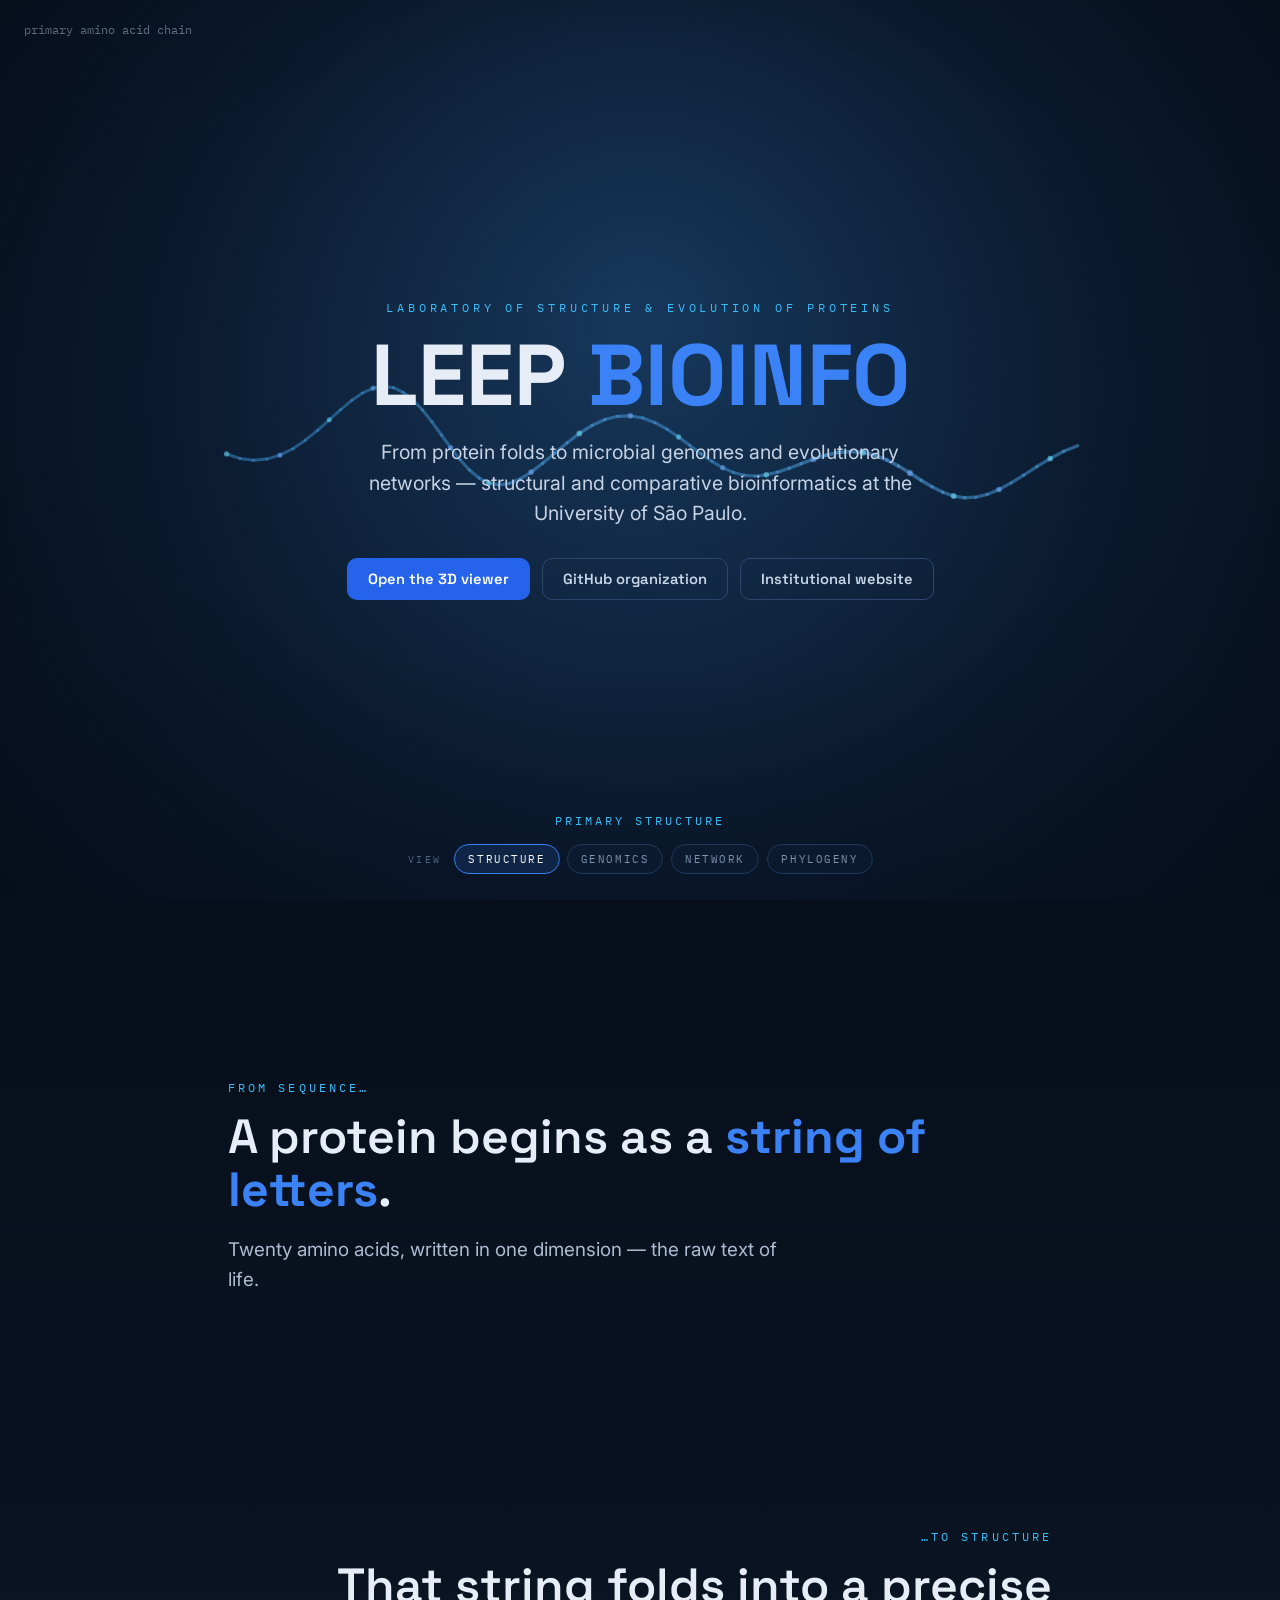
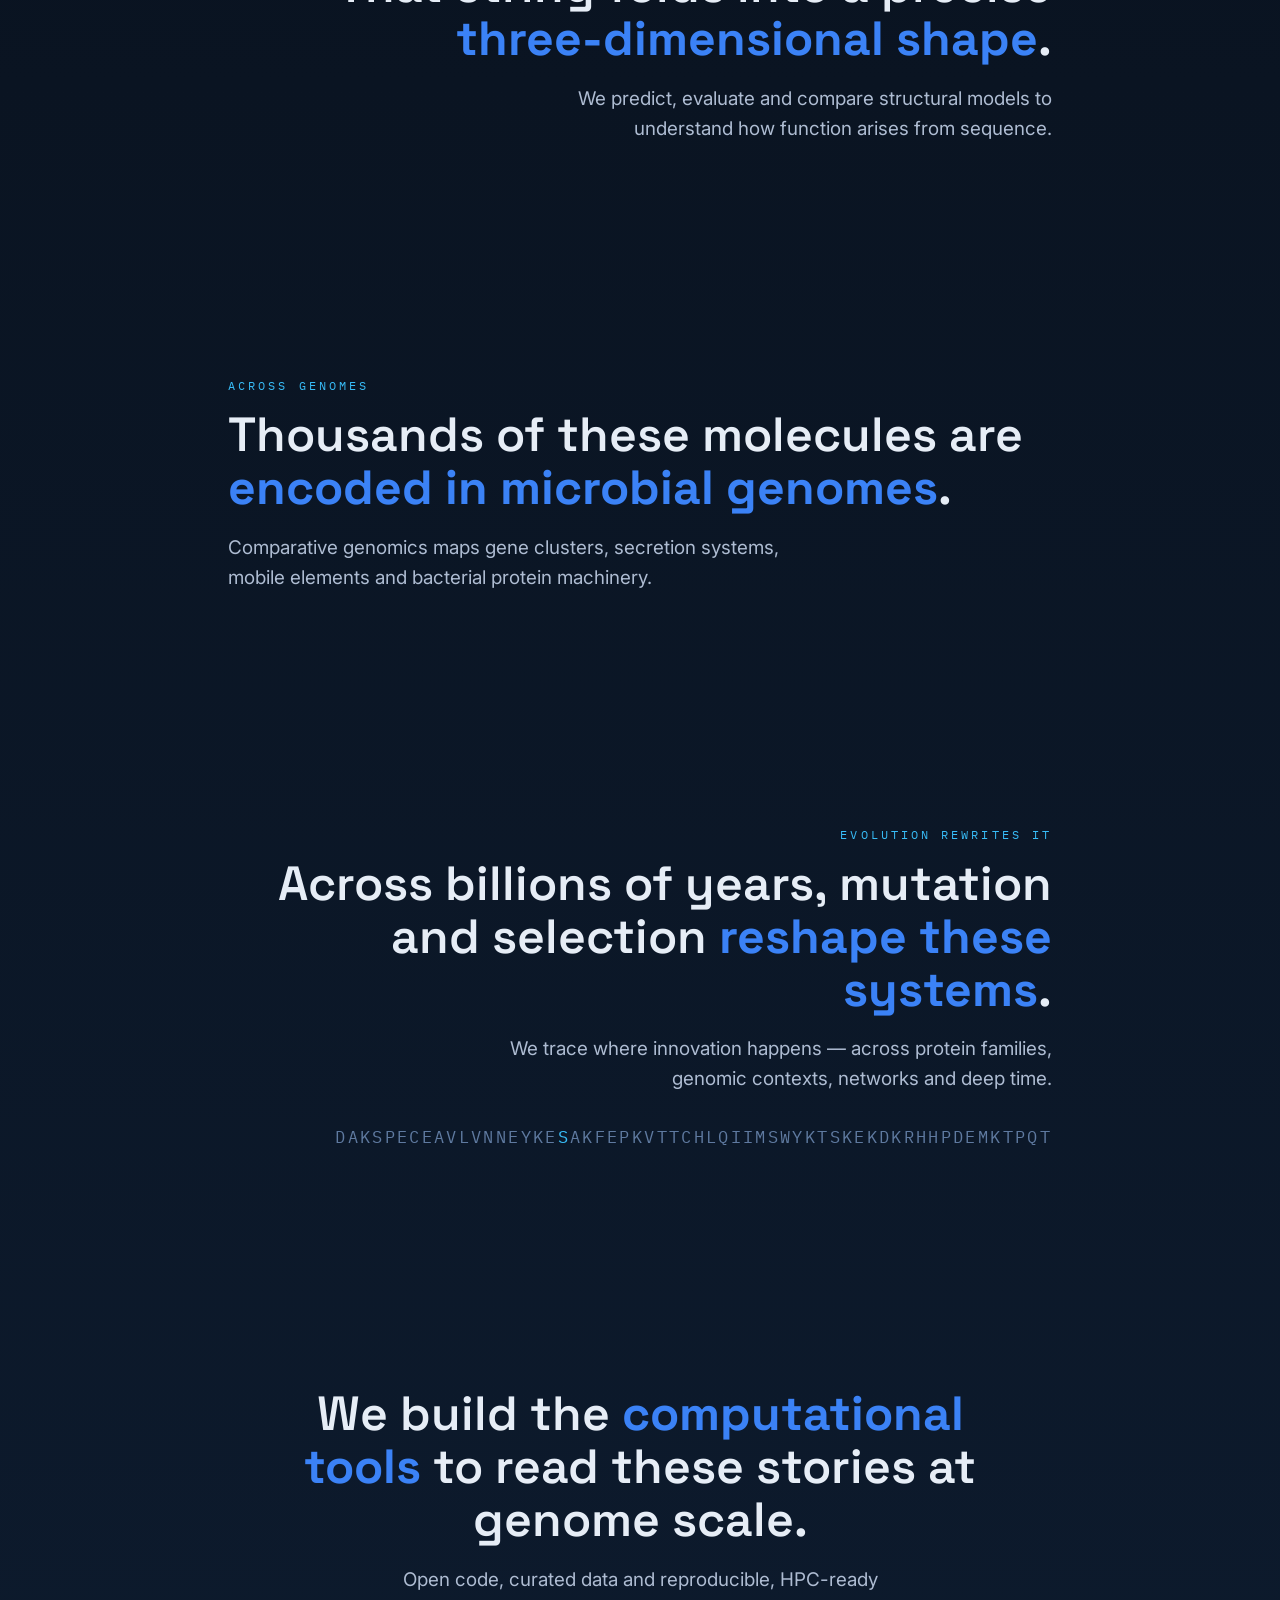
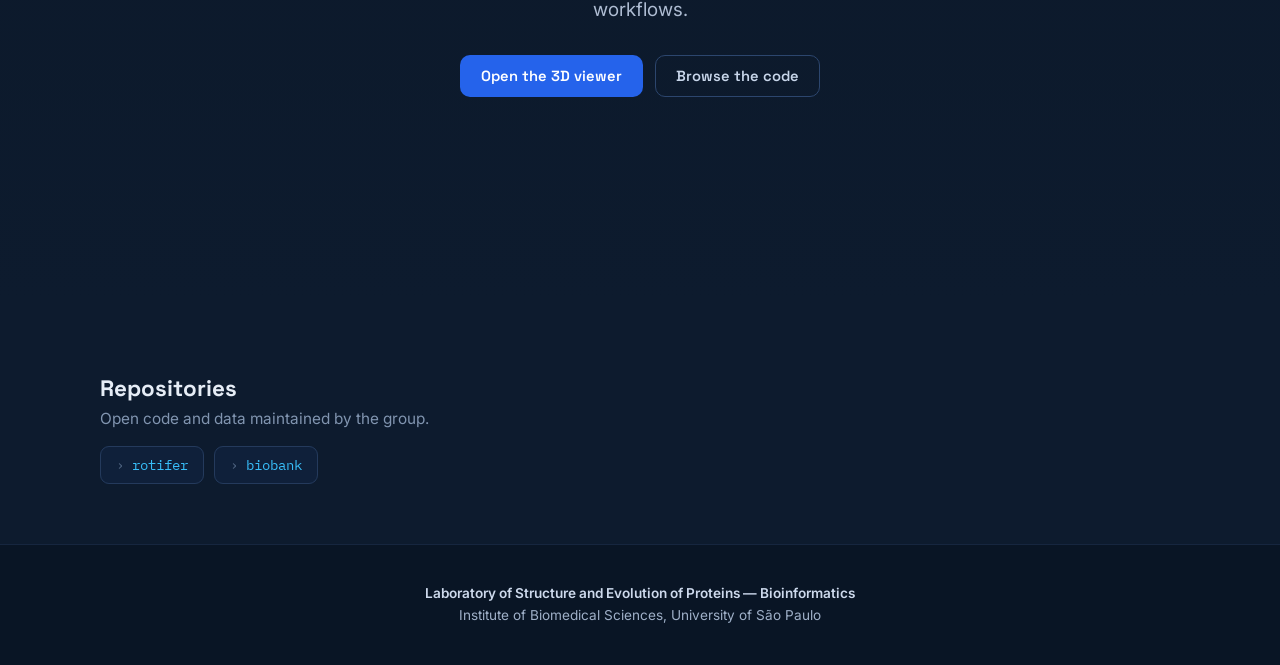
==== index.html @ ac85e72d "Apply selected visuals to main homepage" ====
<!DOCTYPE html>
<html lang="en">
<head>
<meta charset="utf-8" />
<meta name="viewport" content="width=device-width, initial-scale=1" />
<title>LEEP BIOINFO · Structure &amp; Evolution of Proteins</title>
<meta name="description" content="Structural bioinformatics, molecular evolution, comparative genomics and reproducible workflows at the University of São Paulo." />
<link rel="preconnect" href="https://fonts.googleapis.com">
<link rel="preconnect" href="https://fonts.gstatic.com" crossorigin>
<link href="https://fonts.googleapis.com/css2?family=Space+Grotesk:wght@400;500;600;700&family=IBM+Plex+Mono:wght@400;500&family=Inter:wght@400;500;600&display=swap" rel="stylesheet">

<style>
:root{
  --bg:#0a1422;
  --bg2:#0d1b2e;
  --text:#e6edf6;
  --muted:#8195b0;
  --accent:#2563eb;
  --accent2:#3b82f6;
  --accent3:#38bdf8;
  --ui:"Space Grotesk",system-ui,sans-serif;
  --body:"Inter",system-ui,sans-serif;
  --mono:"IBM Plex Mono",ui-monospace,monospace;
}

*{box-sizing:border-box}
html{scroll-behavior:smooth}
body{
  margin:0;
  background:var(--bg);
  color:var(--text);
  font-family:var(--body);
  -webkit-font-smoothing:antialiased;
}
a{color:inherit}

.hero{
  position:relative;
  min-height:100svh;
  display:grid;
  place-items:center;
  overflow:hidden;
  background:linear-gradient(165deg,#0d1b2e 0%,#0a1422 55%,#070f1c 100%);
}
#scene{
  position:absolute;
  inset:0;
  width:100%;
  height:100%;
  z-index:0;
}
.hero::after{
  content:"";
  position:absolute;
  inset:0;
  z-index:1;
  pointer-events:none;
  background:radial-gradient(120% 92% at 50% 40%,transparent 38%,#060d18aa 100%);
}
.hero-inner{
  position:relative;
  z-index:2;
  text-align:center;
  padding:0 24px;
  max-width:780px;
}
.eyebrow{
  font-family:var(--mono);
  font-size:.74rem;
  letter-spacing:.32em;
  text-transform:uppercase;
  color:var(--accent3);
  margin:0 0 18px;
}
.hero h1{
  font-family:var(--ui);
  font-weight:700;
  line-height:.98;
  font-size:clamp(2.6rem,8vw,5.4rem);
  margin:0;
}
.hero h1 b{color:var(--accent2)}
.hero p.lead{
  font-size:clamp(1rem,2.4vw,1.22rem);
  color:#c6d3e6;
  line-height:1.55;
  max-width:580px;
  margin:20px auto 30px;
}
.cta{
  display:flex;
  gap:12px;
  justify-content:center;
  flex-wrap:wrap;
}
.pill{
  font-family:var(--ui);
  font-weight:600;
  font-size:.92rem;
  text-decoration:none;
  padding:11px 20px;
  border-radius:10px;
  transition:.16s;
  border:1px solid transparent;
}
.pill.primary{
  background:var(--accent);
  color:#fff;
}
.pill.primary:hover{
  background:#1d56c9;
  transform:translateY(-1px);
}
.pill.ghost{
  border:1px solid #2c466e;
  color:#c8d6ea;
}
.pill.ghost:hover{
  border-color:var(--accent2);
  color:#fff;
  background:#13243c;
}

.switch{
  position:absolute;
  left:50%;
  transform:translateX(-50%);
  bottom:26px;
  z-index:3;
  display:flex;
  gap:8px;
  align-items:center;
  flex-wrap:wrap;
  justify-content:center;
  max-width:94vw;
}
.switch button{
  font-family:var(--mono);
  font-size:.7rem;
  letter-spacing:.14em;
  text-transform:uppercase;
  background:#0e1f3680;
  border:1px solid #243a5c;
  color:var(--muted);
  padding:7px 13px;
  border-radius:20px;
  cursor:pointer;
  transition:.15s;
  backdrop-filter:blur(4px);
}
.switch button:hover{
  color:#dce6f4;
  border-color:#3a5680;
}
.switch button.on{
  color:#fff;
  border-color:var(--accent2);
  background:#15315a99;
}
.switch .lbl{
  font-family:var(--mono);
  font-size:.62rem;
  letter-spacing:.24em;
  color:#4d627f;
  text-transform:uppercase;
  margin-right:4px;
}
.plevel{
  position:absolute;
  left:50%;
  transform:translateX(-50%);
  bottom:72px;
  z-index:3;
  opacity:0;
  transition:opacity .4s;
  font-family:var(--mono);
  font-size:.72rem;
  letter-spacing:.26em;
  text-transform:uppercase;
  color:var(--accent3);
  pointer-events:none;
  white-space:nowrap;
}

.story{
  background:linear-gradient(180deg,#070f1c,#0a1422 30%,#0d1b2e 100%);
  padding:7vh 0 10vh;
}
.beat{
  max-width:880px;
  margin:0 auto;
  padding:13vh 28px;
  min-height:40vh;
  display:flex;
  flex-direction:column;
  justify-content:center;
}
.beat .tag{
  font-family:var(--mono);
  font-size:.74rem;
  letter-spacing:.26em;
  text-transform:uppercase;
  color:var(--accent3);
  margin-bottom:16px;
}
.beat h2{
  font-family:var(--ui);
  font-weight:600;
  font-size:clamp(1.7rem,5vw,3rem);
  line-height:1.1;
  margin:0;
}
.beat h2 b{color:var(--accent2)}
.beat p{
  font-size:clamp(1rem,2.2vw,1.18rem);
  color:#aebcd2;
  line-height:1.6;
  max-width:560px;
  margin:18px 0 0;
}
.beat:nth-child(even){
  align-items:flex-end;
  text-align:right;
}
.beat:nth-child(even) p{margin-left:auto}
.seqline{
  font-family:var(--mono);
  font-size:clamp(.8rem,2.4vw,1.05rem);
  letter-spacing:.14em;
  color:#5f7aa0;
  margin-top:26px;
  word-break:break-all;
  line-height:2;
}
.seqline span.mut{
  color:var(--accent3);
  transition:color .5s;
}
.beat .cta{
  justify-content:center;
  margin-top:30px;
}
.reveal{
  opacity:0;
  transform:translateY(26px);
  transition:opacity .7s cubic-bezier(.2,.7,.2,1),transform .7s cubic-bezier(.2,.7,.2,1);
}
.reveal.in{
  opacity:1;
  transform:none;
}
.reveal.d1{transition-delay:.08s}
.reveal.d2{transition-delay:.18s}
.reveal.d3{transition-delay:.28s}

.repos-sec{
  background:#0d1b2e;
  padding:70px 24px;
}
.wrap{
  max-width:1080px;
  margin:0 auto;
}
.sec-title{
  font-family:var(--ui);
  font-weight:700;
  font-size:1.4rem;
  margin:0 0 6px;
}
.sec-sub{
  color:var(--muted);
  margin:0 0 26px;
  font-size:.96rem;
}
.repos{
  margin:0;
  padding:0;
  list-style:none;
  display:flex;
  flex-wrap:wrap;
  gap:10px;
}
.repos a{
  font-family:var(--mono);
  font-size:.86rem;
  text-decoration:none;
  color:var(--accent3);
  border:1px solid #243a5c;
  background:#0f203a;
  padding:9px 15px;
  border-radius:9px;
  transition:.15s;
}
.repos a:hover{
  border-color:var(--accent2);
  background:#15315a;
  color:#fff;
}
.repos a::before{
  content:"› ";
  color:#4d627f;
}

footer{
  background:#091525;
  color:#9fb0c8;
  text-align:center;
  padding:38px 24px;
  font-size:.85rem;
  line-height:1.6;
  border-top:1px solid #16263f;
}
footer b{
  color:#cdd9ec;
  font-weight:600;
}

@media(max-width:760px){
  .beat{
    min-height:auto;
    padding:9vh 24px;
  }
}

@media(prefers-reduced-motion:reduce){
  html{scroll-behavior:auto}
  .reveal{
    opacity:1;
    transform:none;
    transition:none;
  }
}
</style>
</head>

<body>

<section class="hero">
  <canvas id="scene" aria-hidden="true"></canvas>

  <div class="hero-inner">
    <p class="eyebrow">Laboratory of Structure &amp; Evolution of Proteins</p>
    <h1>LEEP <b>BIOINFO</b></h1>
    <p class="lead">
      From protein folds to microbial genomes and evolutionary networks —
      structural and comparative bioinformatics at the University of São Paulo.
    </p>
    <div class="cta">
      <a class="pill primary" href="viewers/protein.html">Open the 3D viewer</a>
      <a class="pill ghost" href="https://github.com/leepusp">GitHub organization</a>
      <a class="pill ghost" href="https://leep.icb.usp.br/">Institutional website</a>
    </div>
  </div>

  <div class="plevel" id="plevel" aria-hidden="true"></div>

  <div class="switch" id="switch">
    <span class="lbl">view</span>
    <button data-s="0" class="on">Structure</button>
    <button data-s="1">Genomics</button>
    <button data-s="2">Network</button>
    <button data-s="3">Phylogeny</button>
  </div>
</section>

<section class="story">
  <div class="beat">
    <div class="tag reveal">From sequence…</div>
    <h2 class="reveal d1">A protein begins as a <b>string of letters</b>.</h2>
    <p class="reveal d2">Twenty amino acids, written in one dimension — the raw text of life.</p>
  </div>

  <div class="beat">
    <div class="tag reveal">…to structure</div>
    <h2 class="reveal d1">That string folds into a precise <b>three-dimensional shape</b>.</h2>
    <p class="reveal d2">
      We predict, evaluate and compare structural models to understand how function arises from sequence.
    </p>
  </div>

  <div class="beat">
    <div class="tag reveal">Across genomes</div>
    <h2 class="reveal d1">Thousands of these molecules are <b>encoded in microbial genomes</b>.</h2>
    <p class="reveal d2">
      Comparative genomics maps gene clusters, secretion systems, mobile elements and bacterial protein machinery.
    </p>
  </div>

  <div class="beat">
    <div class="tag reveal">Evolution rewrites it</div>
    <h2 class="reveal d1">Across billions of years, mutation and selection <b>reshape these systems</b>.</h2>
    <p class="reveal d2">
      We trace where innovation happens — across protein families, genomic contexts, networks and deep time.
    </p>
    <div class="seqline reveal d3" id="seqline" aria-hidden="true"></div>
  </div>

  <div class="beat" style="align-items:center; text-align:center">
    <h2 class="reveal" style="max-width:680px">
      We build the <b>computational tools</b> to read these stories at genome scale.
    </h2>
    <p class="reveal d1" style="margin:18px auto 0">
      Open code, curated data and reproducible, HPC-ready workflows.
    </p>
    <div class="cta reveal d2">
      <a class="pill primary" href="viewers/protein.html">Open the 3D viewer</a>
      <a class="pill ghost" href="https://github.com/leepusp">Browse the code</a>
    </div>
  </div>
</section>

<section class="repos-sec">
  <div class="wrap">
    <h2 class="sec-title">Repositories</h2>
    <p class="sec-sub">Open code and data maintained by the group.</p>
    <ul class="repos">
      <li><a href="https://github.com/leepusp/rotifer">rotifer</a></li>
      <li><a href="https://github.com/leepusp/biobank">biobank</a></li>
    </ul>
  </div>
</section>

<footer>
  <b>Laboratory of Structure and Evolution of Proteins — Bioinformatics</b><br>
  Institute of Biomedical Sciences, University of São Paulo
</footer>

<script>
(function(){
"use strict";

var canvas=document.getElementById("scene");
var ctx=canvas.getContext("2d");
var reduce=window.matchMedia("(prefers-reduced-motion:reduce)").matches;
var W=0,H=0,DPR=1,ang=0,tilt=-0.48;
var mode=0,target=0,vis=1,phase=0;
var pT=0,phyloGrow=0;
var plevel=document.getElementById("plevel");

function resize(){
  DPR=Math.min(window.devicePixelRatio||1,2);
  W=canvas.clientWidth;
  H=canvas.clientHeight;
  canvas.width=W*DPR;
  canvas.height=H*DPR;
  ctx.setTransform(DPR,0,0,DPR,0,0);
}
window.addEventListener("resize",resize);
resize();

function col(h,s,l,a){
  return "hsla("+h+","+s+"%,"+l+"%,"+a+")";
}

function depth(z){
  return Math.max(0,Math.min(1,(z+1.35)/2.7));
}

function project(p,a,scf){
  scf=scf||0.36;
  var ca=Math.cos(a),sa=Math.sin(a),ct=Math.cos(tilt),st=Math.sin(tilt);
  var x=p[0]*ca-p[2]*sa;
  var z=p[0]*sa+p[2]*ca;
  var y=p[1];
  var y2=y*ct-z*st;
  var z2=y*st+z*ct;
  var fov=3.6;
  var sc=fov/(fov-z2);
  var R=Math.min(W,H)*scf;
  return {x:W/2+x*R*sc,y:H/2+y2*R*sc,z:z2,sc:sc};
}

function bg(alpha){
  var g=ctx.createRadialGradient(W*0.5,H*0.35,10,W*0.5,H*0.5,Math.max(W,H)*0.68);
  g.addColorStop(0,"rgba(23,55,90,"+alpha+")");
  g.addColorStop(0.55,"rgba(10,25,45,"+alpha+")");
  g.addColorStop(1,"rgba(5,12,24,"+alpha+")");
  ctx.fillStyle=g;
  ctx.fillRect(0,0,W,H);
}

function ease(u){
  return u<0.5?2*u*u:1-Math.pow(-2*u+2,2)/2;
}

function dline(A,B,h,w,alpha){
  var z=(A.z+B.z)/2;
  var d=depth(z);
  ctx.strokeStyle=col(h,68,42+30*d,(0.22+0.58*d)*alpha*vis);
  ctx.lineWidth=(w+3*d)*(A.sc*0.55+0.45);
  ctx.lineCap="round";
  ctx.lineJoin="round";
  ctx.beginPath();
  ctx.moveTo(A.x,A.y);
  ctx.lineTo(B.x,B.y);
  ctx.stroke();
}

function datom(A,h,r,alpha){
  var d=depth(A.z);
  ctx.fillStyle=col(h,82,58+20*d,(0.33+0.43*d)*alpha*vis);
  ctx.beginPath();
  ctx.arc(A.x,A.y,(r+2*d)*A.sc,0,Math.PI*2);
  ctx.fill();
}

function P(point,off,scale,rz,a){
  off=off||[0,0,0];
  scale=scale==null?1:scale;
  rz=rz||0;
  var x=point[0]*scale;
  var y=point[1]*scale;
  var z=point[2]*scale;
  var cz=Math.cos(rz),sz=Math.sin(rz);
  return project([x*cz-y*sz+off[0],x*sz+y*cz+off[1],z+off[2]],a,0.42);
}

function helixPoints(center,axisAngle,len){
  var pts=[];
  len=len||58;
  for(var i=0;i<len;i++){
    var u=i/(len-1);
    var th=u*Math.PI*8.8;
    var x=(u-0.5)*0.88;
    var y=Math.cos(th)*0.115;
    var z=Math.sin(th)*0.115;
    var ca=Math.cos(axisAngle),sa=Math.sin(axisAngle);
    pts.push([center[0]+x*ca-y*sa,center[1]+x*sa+y*ca,center[2]+z]);
  }
  return pts;
}

function drawHelix(center,axisAngle,hue,alpha,off,scale,rz,a,molecular){
  var pts=helixPoints(center,axisAngle,58);
  var segs=[];
  for(var i=0;i<pts.length-1;i++){
    var A=P(pts[i],off,scale,rz,a);
    var B=P(pts[i+1],off,scale,rz,a);
    segs.push({A:A,B:B,z:(A.z+B.z)/2,i:i});
  }
  segs.sort(function(x,y){return x.z-y.z});
  segs.forEach(function(o){dline(o.A,o.B,hue,2.4,alpha)});
  if(molecular){
    for(var k=0;k<pts.length;k+=6){
      datom(P(pts[k],off,scale,rz,a),k%12===0?188:46,1.8,alpha*0.85);
    }
  }
}

function drawSheet(center,axisAngle,hue,alpha,off,scale,rz,a,molecular){
  var ca=Math.cos(axisAngle),sa=Math.sin(axisAngle);
  var segs=[];
  for(var k=0;k<5;k++){
    var x0=-0.40+k*0.20;
    var p1=[center[0]+x0*ca,center[1]+x0*sa,center[2]-0.13];
    var p2=[center[0]+x0*ca+0.12*sa,center[1]+x0*sa-0.12*ca,center[2]+0.13];
    var A=P(p1,off,scale,rz,a);
    var B=P(p2,off,scale,rz,a);
    segs.push({A:A,B:B,z:(A.z+B.z)/2});
  }
  segs.sort(function(x,y){return x.z-y.z});
  segs.forEach(function(o){
    dline(o.A,o.B,hue,4.8,alpha);
    if(molecular){
      datom(o.A,44,1.55,alpha*0.75);
      datom(o.B,44,1.55,alpha*0.75);
    }
  });
}

function drawFoldedUnit(alpha,off,scale,rz,a,molecular){
  drawHelix([-0.55,-0.12,0.02],0.78,210,alpha,off,scale,rz,a,molecular);
  drawHelix([0.38,0.18,0.12],-0.62,148,alpha,off,scale,rz,a,molecular);
  drawHelix([0.08,-0.43,-0.16],0.10,205,alpha,off,scale,rz,a,molecular);
  drawSheet([0.12,0.50,0.04],0.30,185,alpha,off,scale,rz,a,molecular);

  var loops=[
    [[-0.96,-0.15,0.0],[-0.55,-0.12,0.02],[-0.12,0.08,0.10],[0.12,0.50,0.04]],
    [[0.12,0.50,0.04],[0.50,0.18,0.10],[0.38,0.18,0.12],[0.08,-0.43,-0.16]],
    [[0.08,-0.43,-0.16],[-0.25,-0.34,0.02],[-0.55,-0.12,0.02]]
  ];

  loops.forEach(function(path){
    for(var i=0;i<path.length-1;i++){
      dline(P(path[i],off,scale,rz,a),P(path[i+1],off,scale,rz,a),212,1.2,alpha*0.65);
    }
  });

  if(molecular){
    var atoms=[];
    for(var i=0;i<26;i++){
      var u=i/25*Math.PI*2;
      atoms.push([
        Math.cos(u*1.8)*0.55+Math.sin(u*4.2)*0.08,
        Math.sin(u*1.2)*0.44+Math.cos(u*3.1)*0.08,
        Math.sin(u*2.3)*0.42
      ]);
    }
    var pr=atoms.map(function(q){return P(q,off,scale,rz,a)});
    for(var q=0;q<pr.length-1;q++){
      dline(pr[q],pr[q+1],190,0.55,alpha*0.32);
    }
    pr.sort(function(x,y){return x.z-y.z}).forEach(function(q,i){
      datom(q,i%3===0?190:i%3===1?45:330,1.45,alpha*0.70);
    });
  }
}

function drawPrimary(alpha,a){
  if(plevel){plevel.textContent="Primary structure";plevel.style.opacity=vis*alpha}
  var pts=[];
  for(var i=0;i<75;i++){
    var u=i/74;
    pts.push([(u-0.5)*2.25,Math.sin(u*Math.PI*7+pT*2.2)*0.09,Math.cos(u*Math.PI*5+pT*1.7)*0.10]);
  }
  var pr=pts.map(function(q){return P(q,[0,0,0],1,0,a)});
  for(var j=0;j<pr.length-1;j++) dline(pr[j],pr[j+1],206,1.7,alpha);
  for(var k=0;k<pr.length;k+=4) datom(pr[k],k%8===0?190:215,1.8,alpha);
  ctx.font="12px IBM Plex Mono, ui-monospace, monospace";
  ctx.fillStyle="rgba(198,218,240,"+(0.55*alpha*vis)+")";
  ctx.fillText("primary amino acid chain",24,34);
}

function drawSecondary(alpha,a){
  if(plevel){plevel.textContent="Secondary structure";plevel.style.opacity=vis*alpha}
  drawHelix([-0.65,-0.24,0.00],0.15,210,alpha,[0,0,0],1,0,a,false);
  drawHelix([0.55,-0.22,0.05],0.10,148,alpha,[0,0,0],1,0,a,false);
  drawSheet([0.00,0.38,0.02],0.15,185,alpha,[0,0,0],1,0,a,false);
  ctx.font="12px IBM Plex Mono, ui-monospace, monospace";
  ctx.fillStyle="rgba(198,218,240,"+(0.55*alpha*vis)+")";
  ctx.fillText("alpha helices + beta sheet",24,34);
}

function drawTertiary(alpha,a){
  if(plevel){plevel.textContent="Tertiary structure";plevel.style.opacity=vis*alpha}
  drawFoldedUnit(alpha,[0,0,0],1.0,0,a,true);
  ctx.font="12px IBM Plex Mono, ui-monospace, monospace";
  ctx.fillStyle="rgba(198,218,240,"+(0.55*alpha*vis)+")";
  ctx.fillText("folded protein cartoon + molecular layer",24,34);
}

function drawQuaternary(alpha,a){
  if(plevel){plevel.textContent="Quaternary structure";plevel.style.opacity=vis*alpha}
  var offs=[
    [-0.42,-0.34,0.03],
    [0.42,-0.30,-0.05],
    [-0.36,0.34,-0.06],
    [0.38,0.32,0.06]
  ];
  var rzs=[0,0.9,1.8,2.7];
  for(var i=0;i<offs.length;i++){
    drawFoldedUnit(alpha*0.92,offs[i],0.62,rzs[i],a,true);
  }
  ctx.font="12px IBM Plex Mono, ui-monospace, monospace";
  ctx.fillStyle="rgba(198,218,240,"+(0.55*alpha*vis)+")";
  ctx.fillText("multi-chain protein assembly",24,34);
}

function drawStructure(alpha,a){
  pT+=0.006;
  if(pT>=4)pT-=4;
  var k=Math.floor(pT);
  var u=pT-k;
  var hold=0.30;
  var m=u<hold?0:ease((u-hold)/(1-hold));
  var next=(k+1)%4;

  function drawState(s,aa){
    if(aa<=0.001)return;
    if(s===0)drawPrimary(aa,a);
    else if(s===1)drawSecondary(aa,a);
    else if(s===2)drawTertiary(aa,a);
    else drawQuaternary(aa,a);
  }

  drawState(k,(1-m)*alpha);
  drawState(next,m*alpha);
}

function drawGenomics(alpha,a){
  if(plevel)plevel.style.opacity=0;

  var y=H*0.52;
  var x0=W*0.10;
  var x1=W*0.90;

  ctx.strokeStyle="rgba(120,180,230,"+(0.38*alpha*vis)+")";
  ctx.lineWidth=3;
  ctx.lineCap="round";
  ctx.beginPath();
  ctx.moveTo(x0,y);
  ctx.lineTo(x1,y);
  ctx.stroke();

  for(var t=0;t<=20;t++){
    var x=x0+(x1-x0)*t/20;
    ctx.strokeStyle="rgba(120,180,230,"+((t%5===0?0.28:0.15)*alpha*vis)+")";
    ctx.lineWidth=t%5===0?1.3:0.8;
    ctx.beginPath();
    ctx.moveTo(x,y-8);
    ctx.lineTo(x,y+8);
    ctx.stroke();
  }

  var genes=[
    {start:0.12,width:0.13,hue:210,label:"traI",track:-1},
    {start:0.28,width:0.10,hue:190,label:"mob",track:1},
    {start:0.40,width:0.14,hue:145,label:"pil",track:-1},
    {start:0.56,width:0.12,hue:205,label:"omp",track:1},
    {start:0.71,width:0.16,hue:44,label:"sec",track:-1}
  ];

  function arrow(x,y,w,h,hue,label,track,pulse){
    ctx.fillStyle=col(hue,75,44+pulse*13,0.90*alpha*vis);
    ctx.beginPath();
    ctx.moveTo(x,y-h/2);
    ctx.lineTo(x+w-h*0.45,y-h/2);
    ctx.lineTo(x+w,y);
    ctx.lineTo(x+w-h*0.45,y+h/2);
    ctx.lineTo(x,y+h/2);
    ctx.closePath();
    ctx.fill();

    ctx.strokeStyle=col(hue,80,70,0.36*alpha*vis);
    ctx.lineWidth=1;
    ctx.stroke();

    ctx.fillStyle="rgba(230,240,255,"+(0.82*alpha*vis)+")";
    ctx.font="11px IBM Plex Mono, ui-monospace, monospace";
    ctx.fillText(label,x+8,y+4);

    var cx=x+w/2;
    ctx.strokeStyle="rgba(120,180,230,"+(0.20*alpha*vis)+")";
    ctx.lineWidth=1;
    ctx.beginPath();
    ctx.moveTo(cx,y-track*18);
    ctx.lineTo(cx,H*0.52);
    ctx.stroke();
  }

  genes.forEach(function(g,i){
    var gx=x0+(x1-x0)*g.start;
    var gw=(x1-x0)*g.width;
    var gy=y+g.track*38;
    var pulse=0.5+0.5*Math.sin(a*4+i*1.4);
    arrow(gx,gy,gw,30,g.hue,g.label,g.track,pulse);
  });

  for(var i=0;i<92;i++){
    var u=i/91;
    var xx=x0+(x1-x0)*u;
    var yy=y+Math.sin(i*0.62+a*6)*7.5;
    ctx.fillStyle=i%2===0
      ? "rgba(56,189,248,"+(0.32*alpha*vis)+")"
      : "rgba(52,211,153,"+(0.28*alpha*vis)+")";
    ctx.beginPath();
    ctx.arc(xx,yy,2.0,0,Math.PI*2);
    ctx.fill();
  }

  ctx.font="12px IBM Plex Mono, ui-monospace, monospace";
  ctx.fillStyle="rgba(198,218,240,"+(0.60*alpha*vis)+")";
  ctx.fillText("annotated microbial locus / operon schematic",24,34);

  ctx.fillStyle="rgba(142,163,191,"+(0.70*alpha*vis)+")";
  ctx.font="10px IBM Plex Mono, ui-monospace, monospace";
  ctx.fillText("comparative genomics · gene clusters · secretion systems",24,52);
}

function rng(seed){
  return function(){
    seed|=0;
    seed=seed+0x6D2B79F5|0;
    var t=Math.imul(seed^seed>>>15,1|seed);
    t=t+Math.imul(t^t>>>7,61|t)^t;
    return ((t^t>>>14)>>>0)/4294967296;
  };
}

var network=(function(){
  var r=rng(7),nodes=[],edges=[],K=44;
  for(var i=0;i<K;i++){
    var u=r()*2-1,th=r()*Math.PI*2,rr=Math.cbrt(r())*0.95,s=Math.sqrt(1-u*u);
    nodes.push([s*Math.cos(th)*rr,s*Math.sin(th)*rr,u*rr]);
  }
  for(var a=0;a<K;a++){
    var ds=[];
    for(var b=0;b<K;b++){
      if(a!==b){
        var d=Math.hypot(nodes[a][0]-nodes[b][0],nodes[a][1]-nodes[b][1],nodes[a][2]-nodes[b][2]);
        ds.push([d,b]);
      }
    }
    ds.sort(function(x,y){return x[0]-y[0]});
    for(var n=0;n<2;n++){
      var j=ds[n][1];
      var key=a<j?a+"-"+j:j+"-"+a;
      if(!edges.some(function(e){return e.key===key}))edges.push({a:a,b:j,key:key});
    }
  }
  return {nodes:nodes,edges:edges};
})();

function drawNetwork(alpha,a){
  if(plevel)plevel.style.opacity=0;
  var pr=network.nodes.map(function(p){return project(p,a,0.36)});
  var es=network.edges.map(function(e){return {e:e,z:(pr[e.a].z+pr[e.b].z)/2}});
  es.sort(function(x,y){return x.z-y.z});
  es.forEach(function(o){
    var A=pr[o.e.a],B=pr[o.e.b],d=depth(o.z);
    ctx.strokeStyle=col(200,55,40+26*d,(0.12+0.38*d)*alpha*vis);
    ctx.lineWidth=0.6+1.2*d;
    ctx.beginPath();
    ctx.moveTo(A.x,A.y);
    ctx.lineTo(B.x,B.y);
    ctx.stroke();
  });
  var ns=pr.map(function(q,i){return {q:q,z:q.z,i:i}});
  ns.sort(function(x,y){return x.z-y.z});
  ns.forEach(function(o){
    var d=depth(o.z);
    ctx.fillStyle=col(202,70,48+24*d,(0.5+0.5*d)*alpha*vis);
    ctx.beginPath();
    ctx.arc(o.q.x,o.q.y,(1.4+2.6*d)*o.q.sc,0,Math.PI*2);
    ctx.fill();
  });
}

var phylo=(function(){
  var r=rng(5),nodes=[],edges=[],maxR=0;
  function rec(angle,span,radius,dep){
    var idx=nodes.length;
    var nd=[Math.cos(angle)*radius,Math.sin(angle)*radius,0,radius];
    nodes.push(nd);
    if(radius>maxR)maxR=radius;
    if(dep>=4||(dep>=2&&r()<0.22)){
      nd.leaf=true;
      return idx;
    }
    for(var c=0;c<2;c++){
      var childAngle=angle-span/4+c*span/2;
      var bl=(0.18+r()*0.16)*(0.8+r()*0.5);
      var ci=rec(childAngle,span*0.46,radius+bl,dep+1);
      edges.push([idx,ci]);
    }
    return idx;
  }
  rec(-Math.PI/2,Math.PI*1.7,0,0);
  var sc=0.95/(maxR||1);
  nodes.forEach(function(n){n[0]*=sc;n[1]*=sc;n[3]*=sc});
  return {nodes:nodes,edges:edges,maxR:0.95};
})();

function drawPhylogeny(alpha,a){
  if(plevel)plevel.style.opacity=0;
  if(phyloGrow<1.3)phyloGrow+=0.02;
  var pr=phylo.nodes.map(function(p){return project(p,a,0.36)});
  ctx.lineCap="round";
  phylo.edges.forEach(function(e){
    var A=pr[e[0]],B=pr[e[1]],rP=phylo.nodes[e[0]][3]/phylo.maxR;
    var rev=Math.max(0,Math.min(1,(phyloGrow-rP)/0.2));
    if(rev<=0)return;
    var d=depth((A.z+B.z)/2);
    ctx.strokeStyle=col(205-34*rP,58,40+28*d,(0.38+0.55*d)*alpha*vis);
    ctx.lineWidth=1+2.2*d;
    ctx.beginPath();
    ctx.moveTo(A.x,A.y);
    ctx.lineTo(A.x+(B.x-A.x)*rev,A.y+(B.y-A.y)*rev);
    ctx.stroke();
  });
  phylo.nodes.forEach(function(nd,i){
    if(!nd.leaf)return;
    var rN=nd[3]/phylo.maxR;
    if(phyloGrow<rN+0.03)return;
    var q=pr[i],d=depth(q.z);
    ctx.fillStyle=col(178,80,60+18*d,alpha*vis);
    ctx.beginPath();
    ctx.arc(q.x,q.y,(1.6+1.8*d)*q.sc,0,Math.PI*2);
    ctx.fill();
  });
}

var drawers=[drawStructure,drawGenomics,drawNetwork,drawPhylogeny];

function go(t){
  if(t===mode&&phase===0)return;
  target=t;
  phase=-1;
  document.querySelectorAll("#switch button").forEach(function(b){
    b.classList.toggle("on",+b.dataset.s===t);
  });
}

document.querySelectorAll("#switch button").forEach(function(b){
  b.addEventListener("click",function(){
    go(+b.dataset.s);
    resetTimer();
  });
});

var timer=null;
function resetTimer(){
  if(reduce)return;
  if(timer)clearInterval(timer);
  timer=setInterval(function(){go((mode+1)%4)},12000);
}

function step(){
  ctx.clearRect(0,0,W,H);
  bg(vis);

  if(phase===-1){
    vis-=0.045;
    if(vis<=0){
      vis=0;
      mode=target;
      phase=1;
      if(mode===3)phyloGrow=0;
      if(mode===0)pT=0;
    }
  }else if(phase===1){
    vis+=0.045;
    if(vis>=1){
      vis=1;
      phase=0;
    }
  }

  drawers[mode](1,ang);
  ang+=0.003;
  if(!reduce)requestAnimationFrame(step);
}

if(reduce){
  bg(1);
  drawers[0](1,ang);
}else{
  resetTimer();
  requestAnimationFrame(step);
}
})();

(function(){
  var io=new IntersectionObserver(function(entries){
    entries.forEach(function(e){
      if(e.isIntersecting){
        e.target.classList.add("in");
        io.unobserve(e.target);
      }
    });
  },{threshold:0.25});
  document.querySelectorAll(".reveal").forEach(function(el){io.observe(el)});
})();

(function(){
  var host=document.getElementById("seqline");
  if(!host)return;
  var aa="ACDEFGHIKLMNPQRSTVWY",N=58;
  function rnd(){return aa[Math.floor(Math.random()*aa.length)]}
  for(var i=0;i<N;i++){
    var s=document.createElement("span");
    s.textContent=rnd();
    host.appendChild(s);
  }
  if(window.matchMedia("(prefers-reduced-motion:reduce)").matches)return;
  setInterval(function(){
    var k=Math.floor(Math.random()*N);
    var sp=host.children[k];
    sp.textContent=rnd();
    sp.classList.add("mut");
    setTimeout(function(){sp.classList.remove("mut")},700);
  },520);
})();
</script>
</body>
</html>
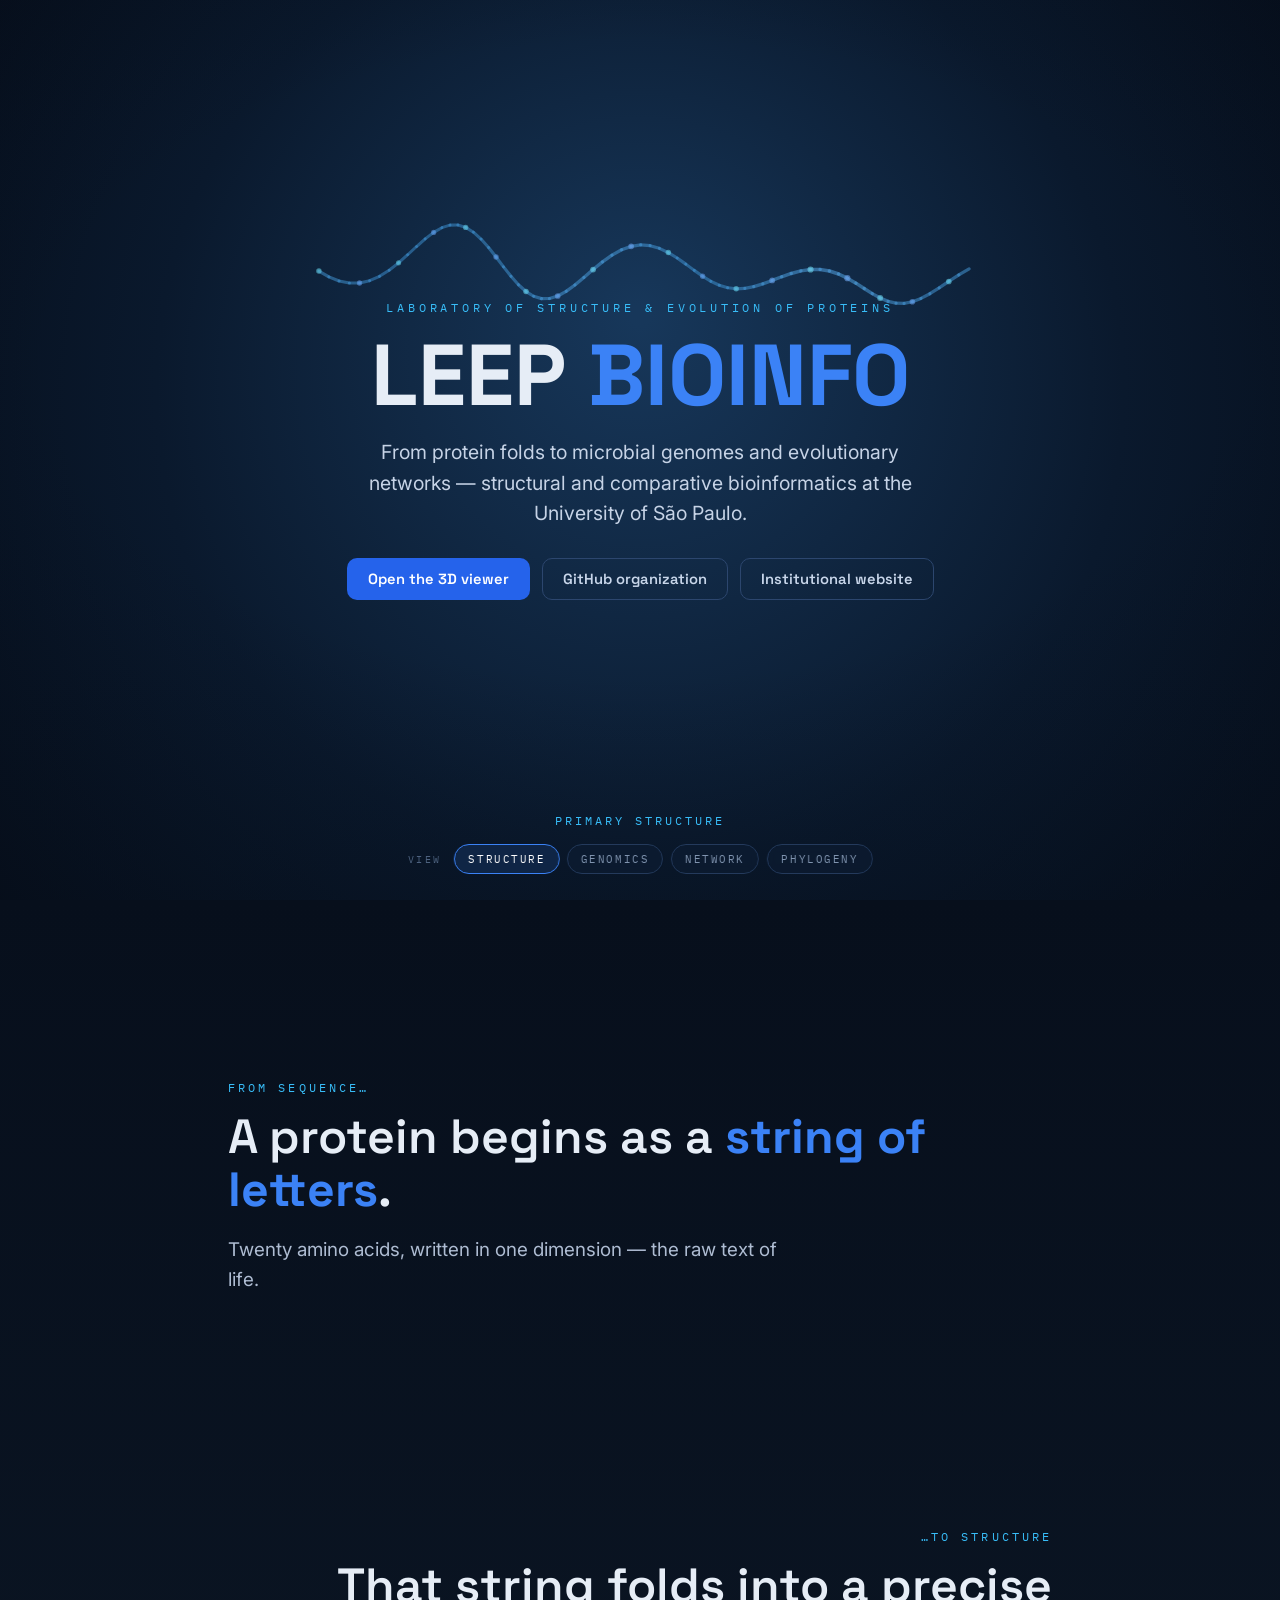
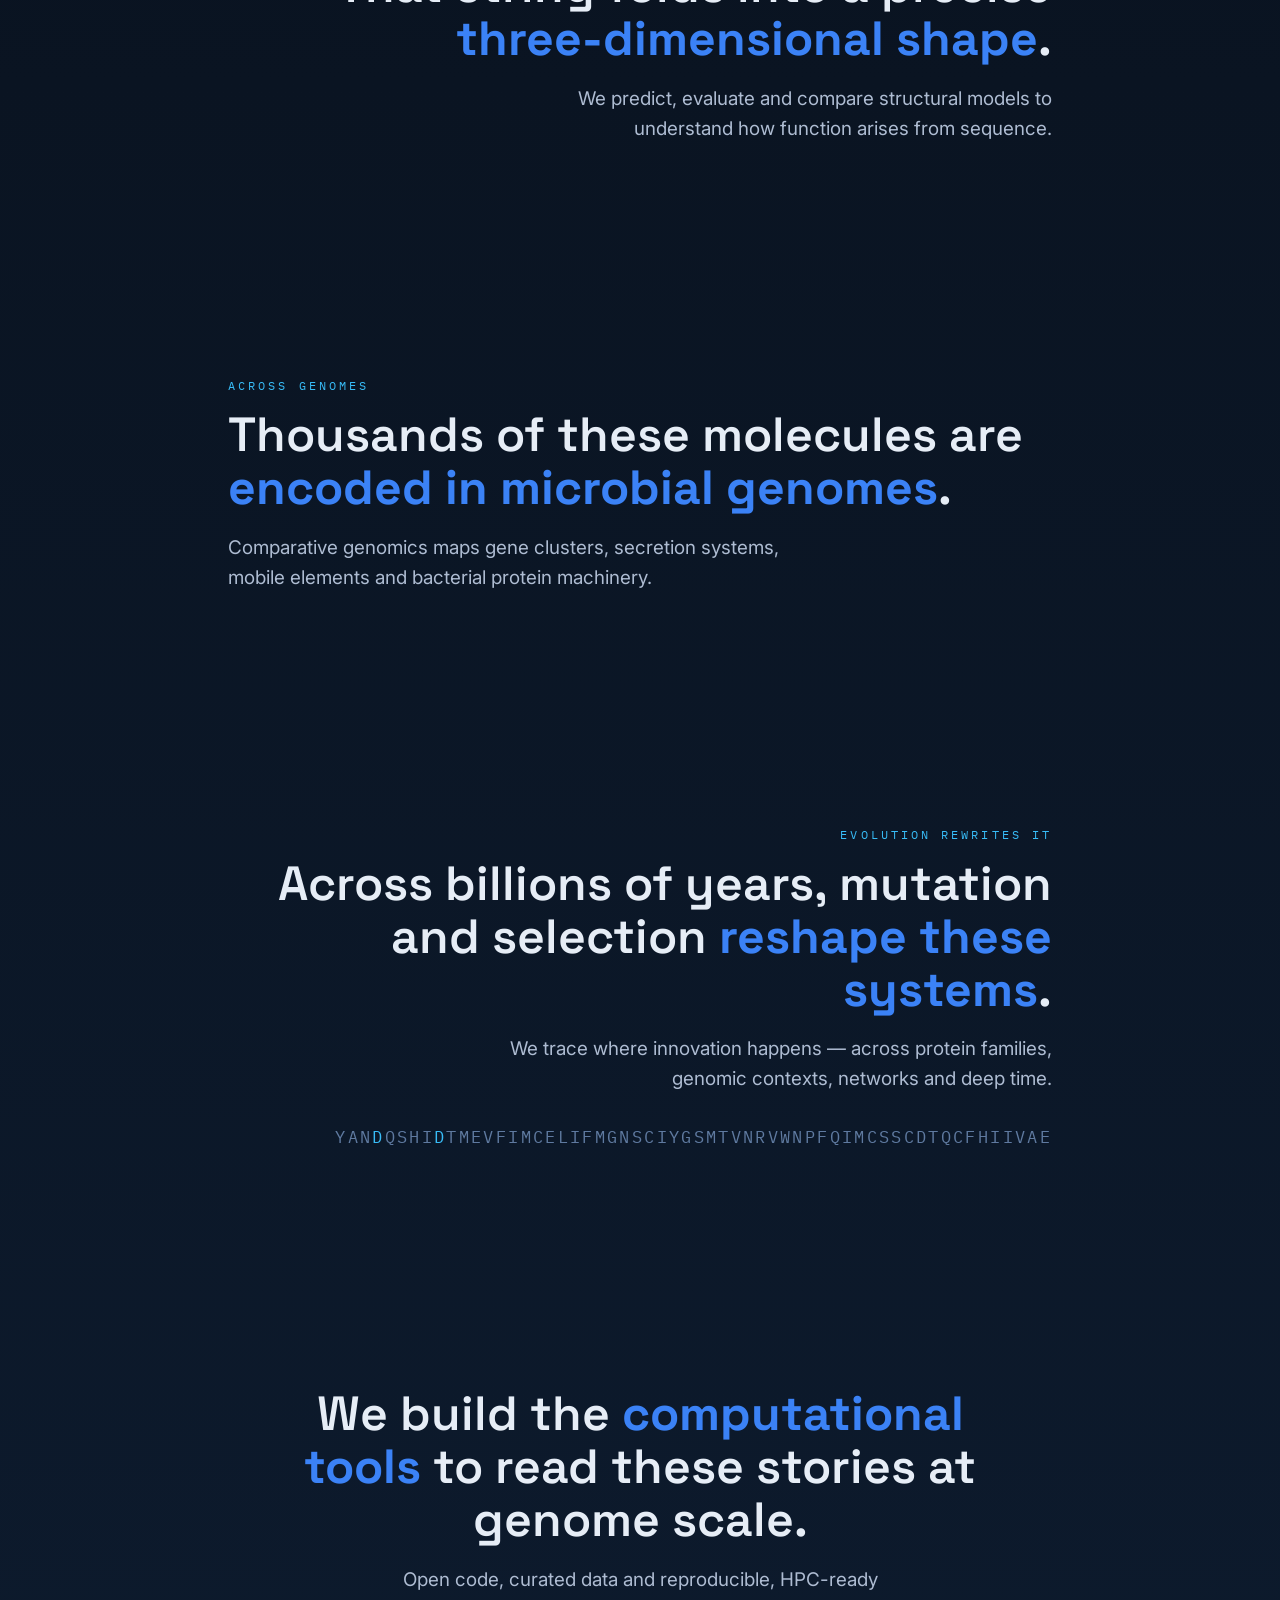
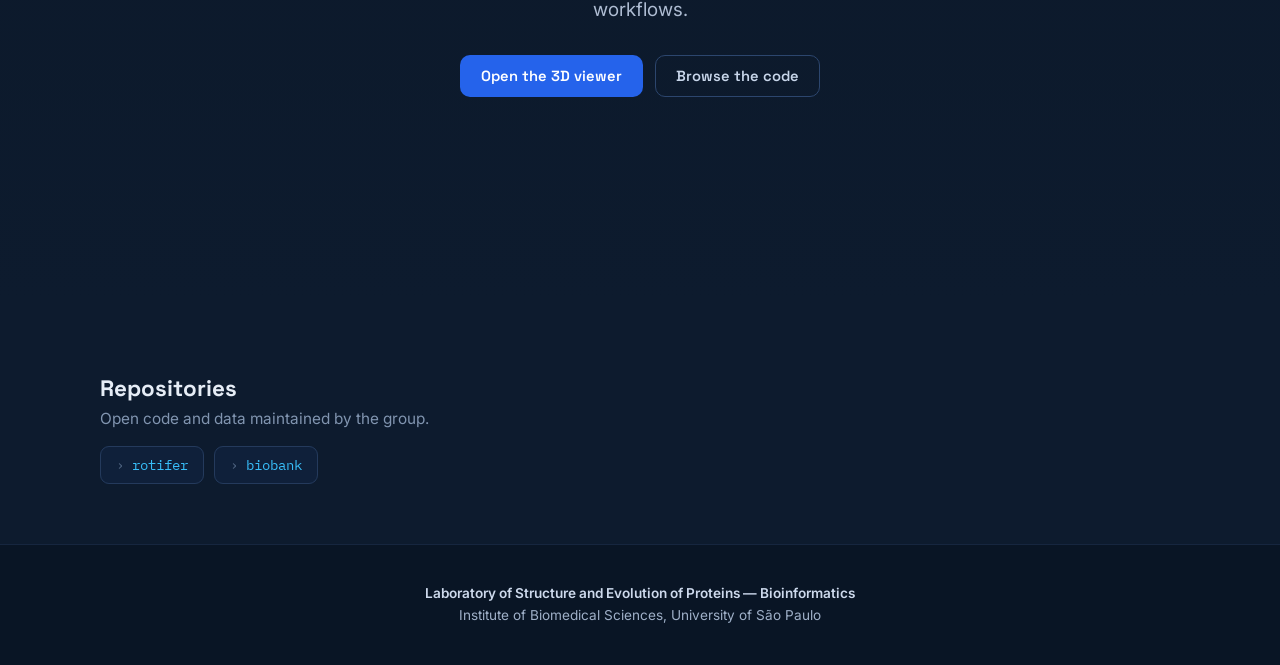
==== commit 0c061dbd: "Clean homepage animation layout" ====
--- a/index.html
+++ b/index.html
@@ -5,6 +5,7 @@
 <meta name="viewport" content="width=device-width, initial-scale=1" />
 <title>LEEP BIOINFO · Structure &amp; Evolution of Proteins</title>
 <meta name="description" content="Structural bioinformatics, molecular evolution, comparative genomics and reproducible workflows at the University of São Paulo." />
+<link rel="canonical" href="https://leepusp.github.io/">
 <link rel="preconnect" href="https://fonts.googleapis.com">
 <link rel="preconnect" href="https://fonts.gstatic.com" crossorigin>
 <link href="https://fonts.googleapis.com/css2?family=Space+Grotesk:wght@400;500;600;700&family=IBM+Plex+Mono:wght@400;500&family=Inter:wght@400;500;600&display=swap" rel="stylesheet">
@@ -512,7 +513,9 @@
   var y=point[1]*scale;
   var z=point[2]*scale;
   var cz=Math.cos(rz),sz=Math.sin(rz);
-  return project([x*cz-y*sz+off[0],x*sz+y*cz+off[1],z+off[2]],a,0.42);
+  var q=project([x*cz-y*sz+off[0],x*sz+y*cz+off[1],z+off[2]],a,0.32);
+  q.y -= H*0.20;
+  return q;
 }
 
 function helixPoints(center,axisAngle,len){
@@ -618,7 +621,7 @@
   for(var k=0;k<pr.length;k+=4) datom(pr[k],k%8===0?190:215,1.8,alpha);
   ctx.font="12px IBM Plex Mono, ui-monospace, monospace";
   ctx.fillStyle="rgba(198,218,240,"+(0.55*alpha*vis)+")";
-  ctx.fillText("primary amino acid chain",24,34);
+  
 }
 
 function drawSecondary(alpha,a){
@@ -628,7 +631,7 @@
   drawSheet([0.00,0.38,0.02],0.15,185,alpha,[0,0,0],1,0,a,false);
   ctx.font="12px IBM Plex Mono, ui-monospace, monospace";
   ctx.fillStyle="rgba(198,218,240,"+(0.55*alpha*vis)+")";
-  ctx.fillText("alpha helices + beta sheet",24,34);
+  
 }
 
 function drawTertiary(alpha,a){
@@ -636,7 +639,7 @@
   drawFoldedUnit(alpha,[0,0,0],1.0,0,a,true);
   ctx.font="12px IBM Plex Mono, ui-monospace, monospace";
   ctx.fillStyle="rgba(198,218,240,"+(0.55*alpha*vis)+")";
-  ctx.fillText("folded protein cartoon + molecular layer",24,34);
+  
 }
 
 function drawQuaternary(alpha,a){
@@ -653,15 +656,15 @@
   }
   ctx.font="12px IBM Plex Mono, ui-monospace, monospace";
   ctx.fillStyle="rgba(198,218,240,"+(0.55*alpha*vis)+")";
-  ctx.fillText("multi-chain protein assembly",24,34);
+  
 }
 
 function drawStructure(alpha,a){
-  pT+=0.006;
+  pT+=0.0020;
   if(pT>=4)pT-=4;
   var k=Math.floor(pT);
   var u=pT-k;
-  var hold=0.30;
+  var hold=0.50;
   var m=u<hold?0:ease((u-hold)/(1-hold));
   var next=(k+1)%4;
 
@@ -680,11 +683,11 @@
 function drawGenomics(alpha,a){
   if(plevel)plevel.style.opacity=0;
 
-  var y=H*0.52;
-  var x0=W*0.10;
-  var x1=W*0.90;
-
-  ctx.strokeStyle="rgba(120,180,230,"+(0.38*alpha*vis)+")";
+  var y=H*0.26;
+  var x0=W*0.16;
+  var x1=W*0.84;
+
+  ctx.strokeStyle="rgba(120,180,230,"+(0.22*alpha*vis)+")";
   ctx.lineWidth=3;
   ctx.lineCap="round";
   ctx.beginPath();
@@ -711,7 +714,7 @@
   ];
 
   function arrow(x,y,w,h,hue,label,track,pulse){
-    ctx.fillStyle=col(hue,75,44+pulse*13,0.90*alpha*vis);
+    ctx.fillStyle=col(hue,75,44+pulse*10,0.50*alpha*vis);
     ctx.beginPath();
     ctx.moveTo(x,y-h/2);
     ctx.lineTo(x+w-h*0.45,y-h/2);
@@ -721,16 +724,16 @@
     ctx.closePath();
     ctx.fill();
 
-    ctx.strokeStyle=col(hue,80,70,0.36*alpha*vis);
+    ctx.strokeStyle=col(hue,80,70,0.20*alpha*vis);
     ctx.lineWidth=1;
     ctx.stroke();
 
-    ctx.fillStyle="rgba(230,240,255,"+(0.82*alpha*vis)+")";
+    ctx.fillStyle="rgba(230,240,255,"+(0.45*alpha*vis)+")";
     ctx.font="11px IBM Plex Mono, ui-monospace, monospace";
     ctx.fillText(label,x+8,y+4);
 
     var cx=x+w/2;
-    ctx.strokeStyle="rgba(120,180,230,"+(0.20*alpha*vis)+")";
+    ctx.strokeStyle="rgba(120,180,230,"+(0.11*alpha*vis)+")";
     ctx.lineWidth=1;
     ctx.beginPath();
     ctx.moveTo(cx,y-track*18);
@@ -751,8 +754,8 @@
     var xx=x0+(x1-x0)*u;
     var yy=y+Math.sin(i*0.62+a*6)*7.5;
     ctx.fillStyle=i%2===0
-      ? "rgba(56,189,248,"+(0.32*alpha*vis)+")"
-      : "rgba(52,211,153,"+(0.28*alpha*vis)+")";
+      ? "rgba(56,189,248,"+(0.18*alpha*vis)+")"
+      : "rgba(52,211,153,"+(0.16*alpha*vis)+")";
     ctx.beginPath();
     ctx.arc(xx,yy,2.0,0,Math.PI*2);
     ctx.fill();
@@ -760,11 +763,11 @@
 
   ctx.font="12px IBM Plex Mono, ui-monospace, monospace";
   ctx.fillStyle="rgba(198,218,240,"+(0.60*alpha*vis)+")";
-  ctx.fillText("annotated microbial locus / operon schematic",24,34);
+  
 
   ctx.fillStyle="rgba(142,163,191,"+(0.70*alpha*vis)+")";
   ctx.font="10px IBM Plex Mono, ui-monospace, monospace";
-  ctx.fillText("comparative genomics · gene clusters · secretion systems",24,52);
+  
 }
 
 function rng(seed){
@@ -927,7 +930,7 @@
   }
 
   drawers[mode](1,ang);
-  ang+=0.003;
+  ang+=0.0020;
   if(!reduce)requestAnimationFrame(step);
 }
 
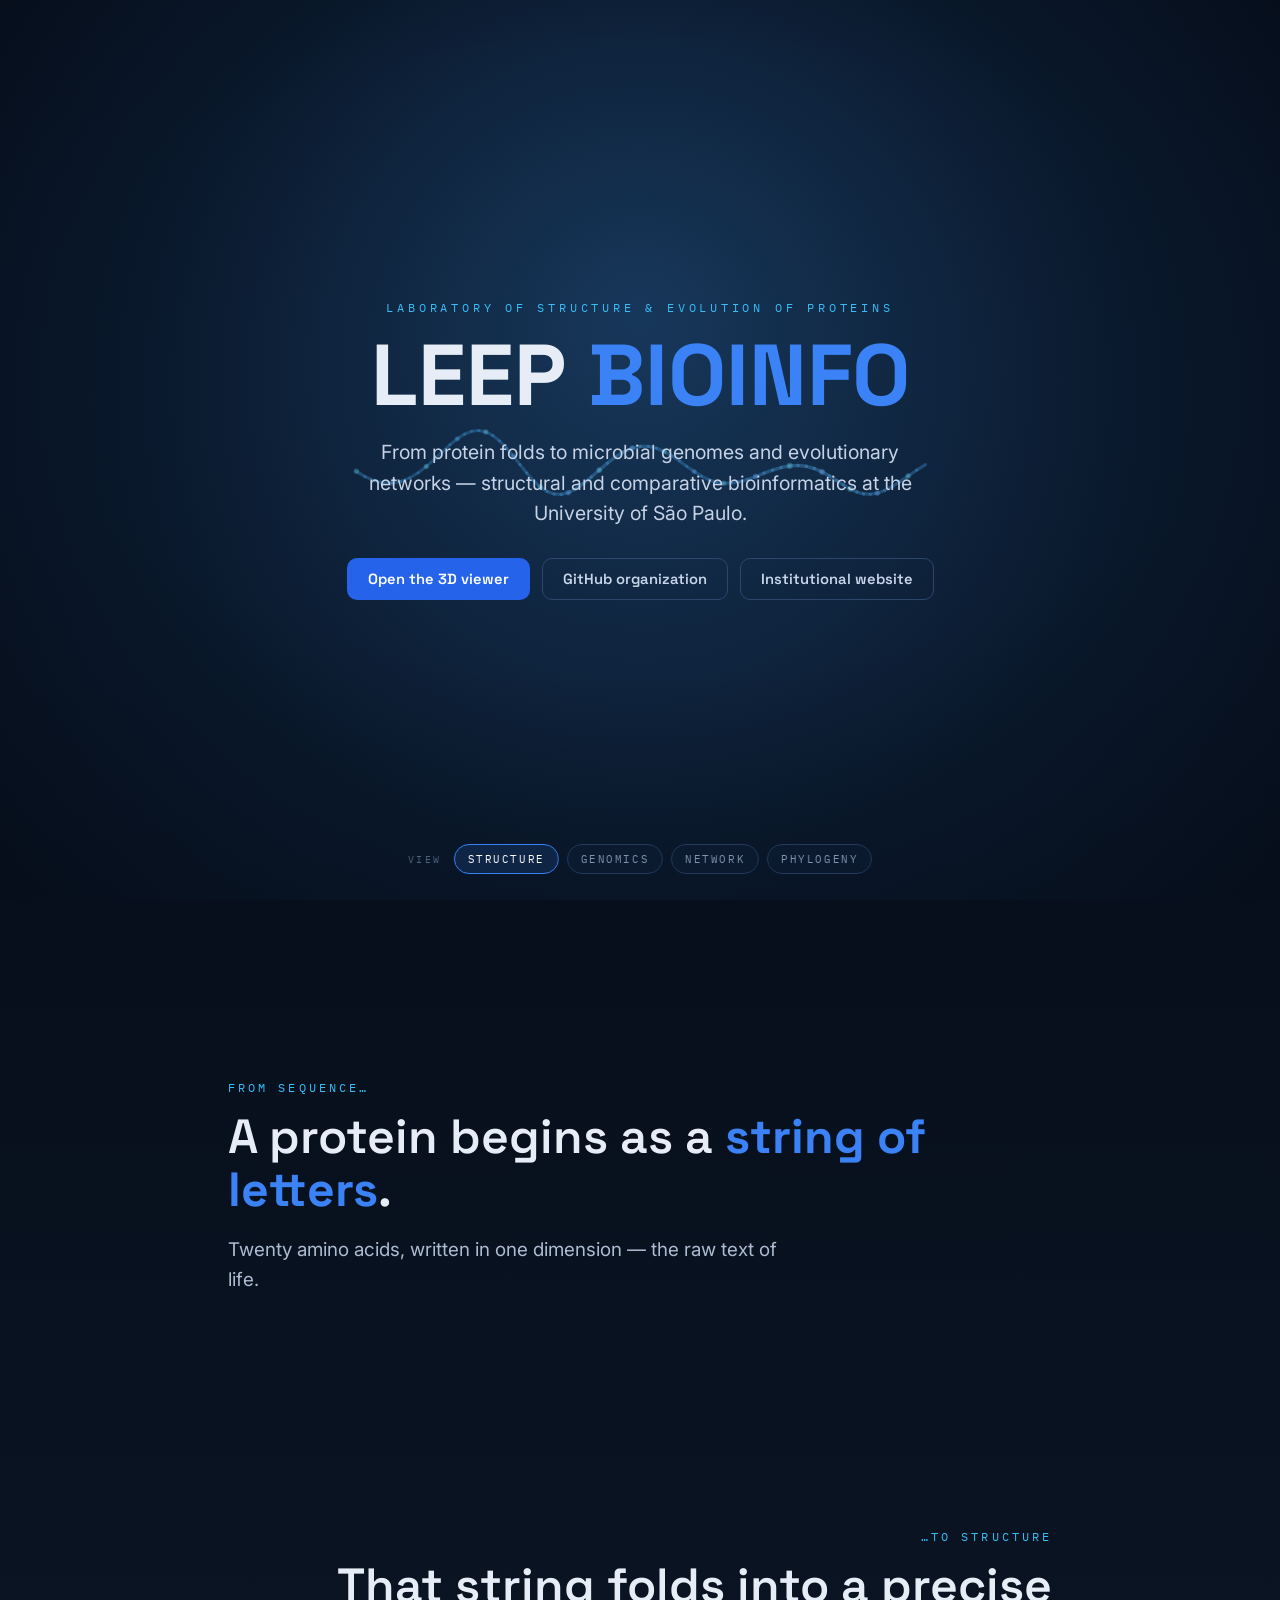
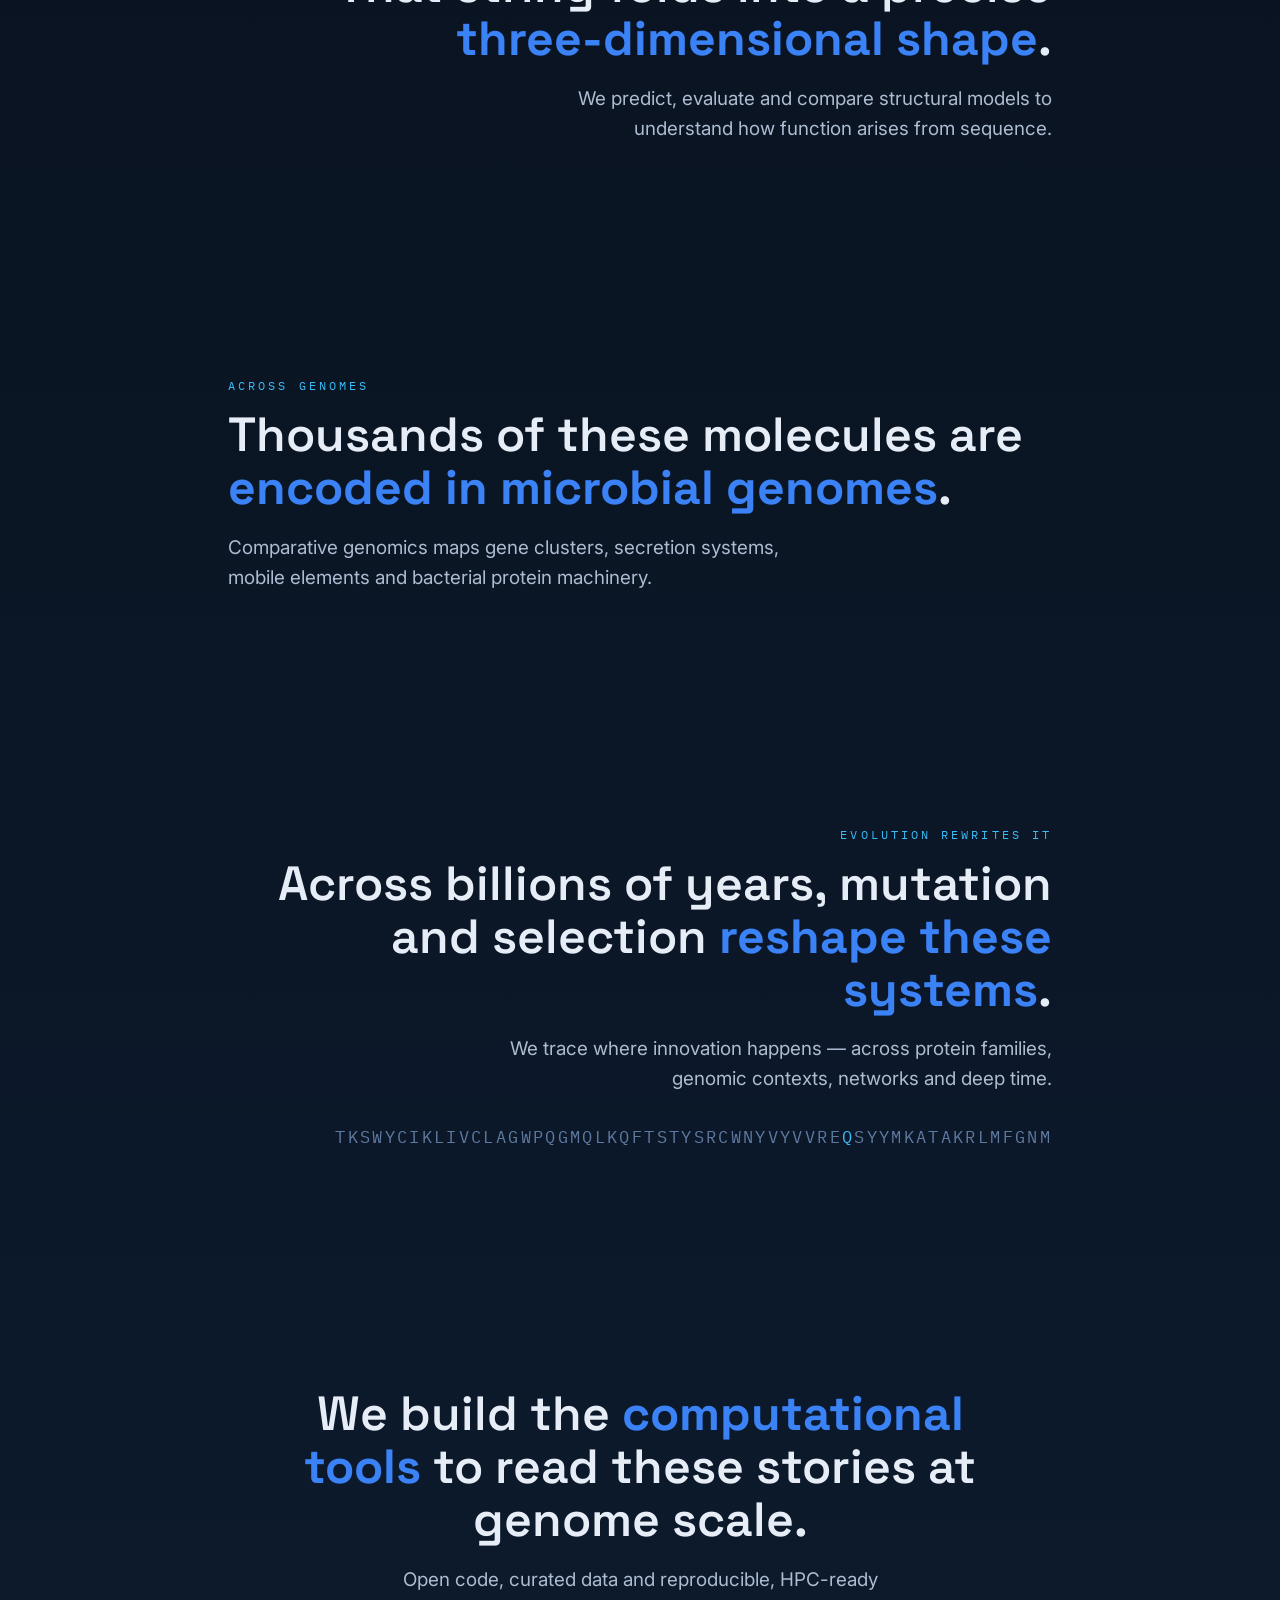
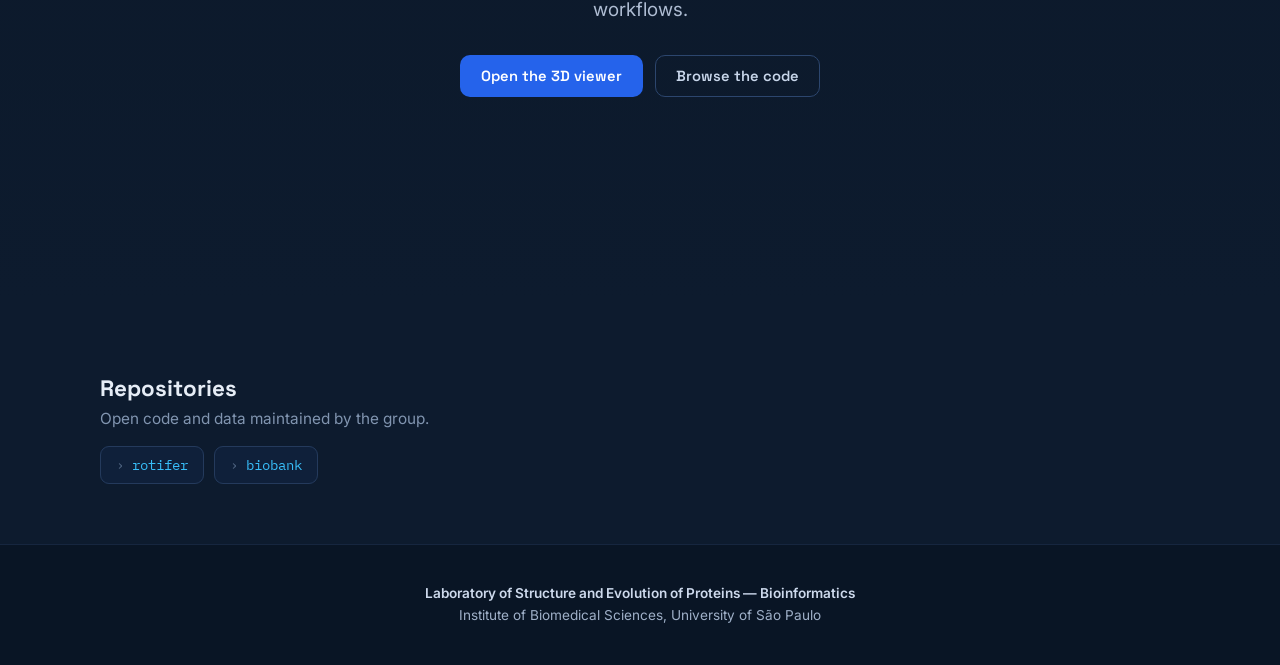
==== commit 8f5a3462: "Center structure and genomics animations below title" ====
--- a/index.html
+++ b/index.html
@@ -353,7 +353,7 @@
     </div>
   </div>
 
-  <div class="plevel" id="plevel" aria-hidden="true"></div>
+  
 
   <div class="switch" id="switch">
     <span class="lbl">view</span>
@@ -436,7 +436,6 @@
 var W=0,H=0,DPR=1,ang=0,tilt=-0.48;
 var mode=0,target=0,vis=1,phase=0;
 var pT=0,phyloGrow=0;
-var plevel=document.getElementById("plevel");
 
 function resize(){
   DPR=Math.min(window.devicePixelRatio||1,2);
@@ -487,7 +486,7 @@
 function dline(A,B,h,w,alpha){
   var z=(A.z+B.z)/2;
   var d=depth(z);
-  ctx.strokeStyle=col(h,68,42+30*d,(0.22+0.58*d)*alpha*vis);
+  ctx.strokeStyle=col(h,68,42+30*d,(0.14+0.40*d)*alpha*vis);
   ctx.lineWidth=(w+3*d)*(A.sc*0.55+0.45);
   ctx.lineCap="round";
   ctx.lineJoin="round";
@@ -499,7 +498,7 @@
 
 function datom(A,h,r,alpha){
   var d=depth(A.z);
-  ctx.fillStyle=col(h,82,58+20*d,(0.33+0.43*d)*alpha*vis);
+  ctx.fillStyle=col(h,82,58+20*d,(0.16+0.24*d)*alpha*vis);
   ctx.beginPath();
   ctx.arc(A.x,A.y,(r+2*d)*A.sc,0,Math.PI*2);
   ctx.fill();
@@ -513,8 +512,8 @@
   var y=point[1]*scale;
   var z=point[2]*scale;
   var cz=Math.cos(rz),sz=Math.sin(rz);
-  var q=project([x*cz-y*sz+off[0],x*sz+y*cz+off[1],z+off[2]],a,0.32);
-  q.y -= H*0.20;
+  var q=project([x*cz-y*sz+off[0],x*sz+y*cz+off[1],z+off[2]],a,0.28);
+  q.y += H*0.02;
   return q;
 }
 
@@ -544,7 +543,7 @@
   segs.sort(function(x,y){return x.z-y.z});
   segs.forEach(function(o){dline(o.A,o.B,hue,2.4,alpha)});
   if(molecular){
-    for(var k=0;k<pts.length;k+=6){
+    for(var k=0;k<pts.length;k+=8){
       datom(P(pts[k],off,scale,rz,a),k%12===0?188:46,1.8,alpha*0.85);
     }
   }
@@ -591,8 +590,8 @@
 
   if(molecular){
     var atoms=[];
-    for(var i=0;i<26;i++){
-      var u=i/25*Math.PI*2;
+    for(var i=0;i<18;i++){
+      var u=i/17*Math.PI*2;
       atoms.push([
         Math.cos(u*1.8)*0.55+Math.sin(u*4.2)*0.08,
         Math.sin(u*1.2)*0.44+Math.cos(u*3.1)*0.08,
@@ -610,7 +609,7 @@
 }
 
 function drawPrimary(alpha,a){
-  if(plevel){plevel.textContent="Primary structure";plevel.style.opacity=vis*alpha}
+  
   var pts=[];
   for(var i=0;i<75;i++){
     var u=i/74;
@@ -625,7 +624,7 @@
 }
 
 function drawSecondary(alpha,a){
-  if(plevel){plevel.textContent="Secondary structure";plevel.style.opacity=vis*alpha}
+  
   drawHelix([-0.65,-0.24,0.00],0.15,210,alpha,[0,0,0],1,0,a,false);
   drawHelix([0.55,-0.22,0.05],0.10,148,alpha,[0,0,0],1,0,a,false);
   drawSheet([0.00,0.38,0.02],0.15,185,alpha,[0,0,0],1,0,a,false);
@@ -635,7 +634,7 @@
 }
 
 function drawTertiary(alpha,a){
-  if(plevel){plevel.textContent="Tertiary structure";plevel.style.opacity=vis*alpha}
+  
   drawFoldedUnit(alpha,[0,0,0],1.0,0,a,true);
   ctx.font="12px IBM Plex Mono, ui-monospace, monospace";
   ctx.fillStyle="rgba(198,218,240,"+(0.55*alpha*vis)+")";
@@ -643,7 +642,7 @@
 }
 
 function drawQuaternary(alpha,a){
-  if(plevel){plevel.textContent="Quaternary structure";plevel.style.opacity=vis*alpha}
+  
   var offs=[
     [-0.42,-0.34,0.03],
     [0.42,-0.30,-0.05],
@@ -660,11 +659,11 @@
 }
 
 function drawStructure(alpha,a){
-  pT+=0.0020;
+  pT+=0.0014;
   if(pT>=4)pT-=4;
   var k=Math.floor(pT);
   var u=pT-k;
-  var hold=0.50;
+  var hold=0.58;
   var m=u<hold?0:ease((u-hold)/(1-hold));
   var next=(k+1)%4;
 
@@ -681,13 +680,13 @@
 }
 
 function drawGenomics(alpha,a){
-  if(plevel)plevel.style.opacity=0;
-
-  var y=H*0.26;
-  var x0=W*0.16;
-  var x1=W*0.84;
-
-  ctx.strokeStyle="rgba(120,180,230,"+(0.22*alpha*vis)+")";
+  
+
+  var y=H*0.54;
+  var x0=W*0.22;
+  var x1=W*0.78;
+
+  ctx.strokeStyle="rgba(120,180,230,"+(0.16*alpha*vis)+")";
   ctx.lineWidth=3;
   ctx.lineCap="round";
   ctx.beginPath();
@@ -714,7 +713,7 @@
   ];
 
   function arrow(x,y,w,h,hue,label,track,pulse){
-    ctx.fillStyle=col(hue,75,44+pulse*10,0.50*alpha*vis);
+    ctx.fillStyle=col(hue,75,44+pulse*8,0.36*alpha*vis);
     ctx.beginPath();
     ctx.moveTo(x,y-h/2);
     ctx.lineTo(x+w-h*0.45,y-h/2);
@@ -724,19 +723,19 @@
     ctx.closePath();
     ctx.fill();
 
-    ctx.strokeStyle=col(hue,80,70,0.20*alpha*vis);
+    ctx.strokeStyle=col(hue,80,70,0.10*alpha*vis);
     ctx.lineWidth=1;
     ctx.stroke();
 
-    ctx.fillStyle="rgba(230,240,255,"+(0.45*alpha*vis)+")";
+    ctx.fillStyle="rgba(230,240,255,"+(0.28*alpha*vis)+")";
     ctx.font="11px IBM Plex Mono, ui-monospace, monospace";
     ctx.fillText(label,x+8,y+4);
 
     var cx=x+w/2;
-    ctx.strokeStyle="rgba(120,180,230,"+(0.11*alpha*vis)+")";
+    ctx.strokeStyle="rgba(120,180,230,"+(0.07*alpha*vis)+")";
     ctx.lineWidth=1;
     ctx.beginPath();
-    ctx.moveTo(cx,y-track*18);
+    ctx.moveTo(cx,y-track*12);
     ctx.lineTo(cx,H*0.52);
     ctx.stroke();
   }
@@ -744,9 +743,9 @@
   genes.forEach(function(g,i){
     var gx=x0+(x1-x0)*g.start;
     var gw=(x1-x0)*g.width;
-    var gy=y+g.track*38;
+    var gy=y+g.track*26;
     var pulse=0.5+0.5*Math.sin(a*4+i*1.4);
-    arrow(gx,gy,gw,30,g.hue,g.label,g.track,pulse);
+    arrow(gx,gy,gw,24,g.hue,g.label,g.track,pulse);
   });
 
   for(var i=0;i<92;i++){
@@ -754,8 +753,8 @@
     var xx=x0+(x1-x0)*u;
     var yy=y+Math.sin(i*0.62+a*6)*7.5;
     ctx.fillStyle=i%2===0
-      ? "rgba(56,189,248,"+(0.18*alpha*vis)+")"
-      : "rgba(52,211,153,"+(0.16*alpha*vis)+")";
+      ? "rgba(56,189,248,"+(0.12*alpha*vis)+")"
+      : "rgba(52,211,153,"+(0.10*alpha*vis)+")";
     ctx.beginPath();
     ctx.arc(xx,yy,2.0,0,Math.PI*2);
     ctx.fill();
@@ -805,7 +804,7 @@
 })();
 
 function drawNetwork(alpha,a){
-  if(plevel)plevel.style.opacity=0;
+  
   var pr=network.nodes.map(function(p){return project(p,a,0.36)});
   var es=network.edges.map(function(e){return {e:e,z:(pr[e.a].z+pr[e.b].z)/2}});
   es.sort(function(x,y){return x.z-y.z});
@@ -855,7 +854,7 @@
 })();
 
 function drawPhylogeny(alpha,a){
-  if(plevel)plevel.style.opacity=0;
+  
   if(phyloGrow<1.3)phyloGrow+=0.02;
   var pr=phylo.nodes.map(function(p){return project(p,a,0.36)});
   ctx.lineCap="round";
@@ -930,7 +929,7 @@
   }
 
   drawers[mode](1,ang);
-  ang+=0.0020;
+  ang+=0.0015;
   if(!reduce)requestAnimationFrame(step);
 }
 
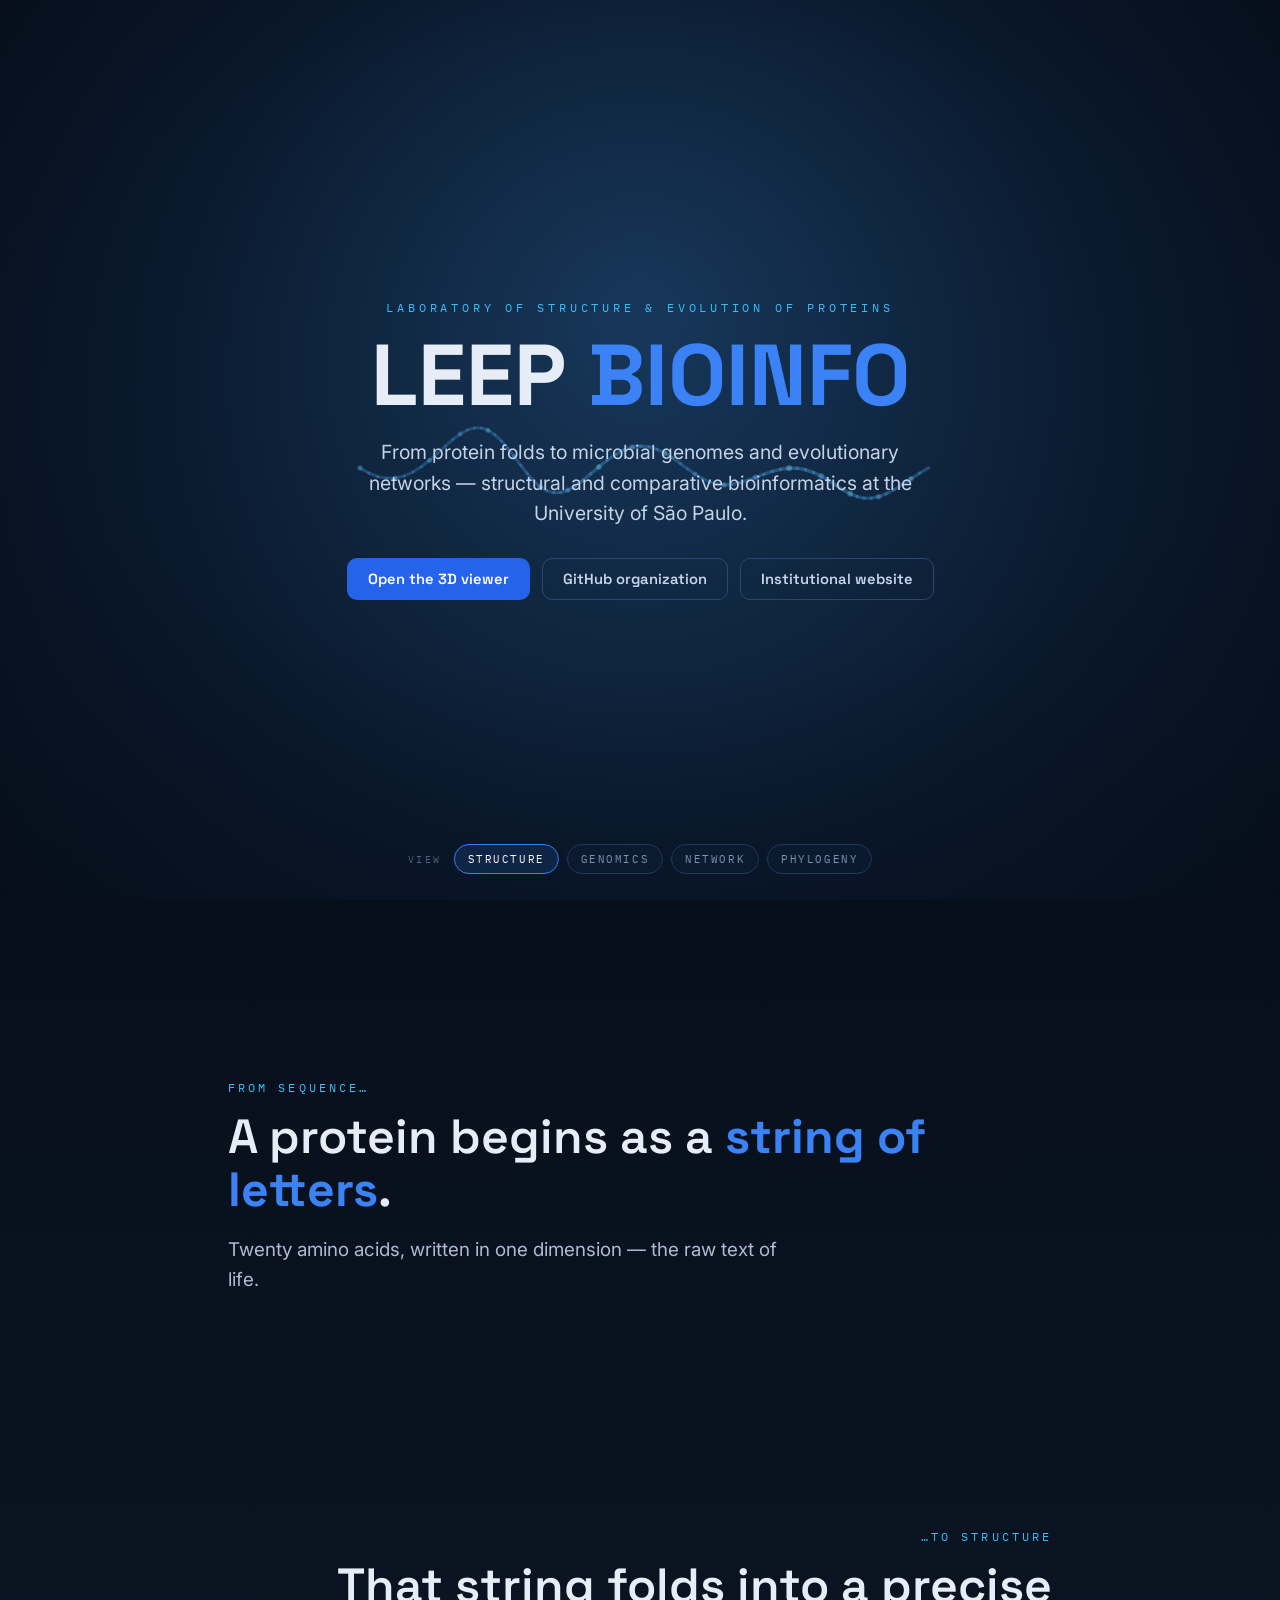
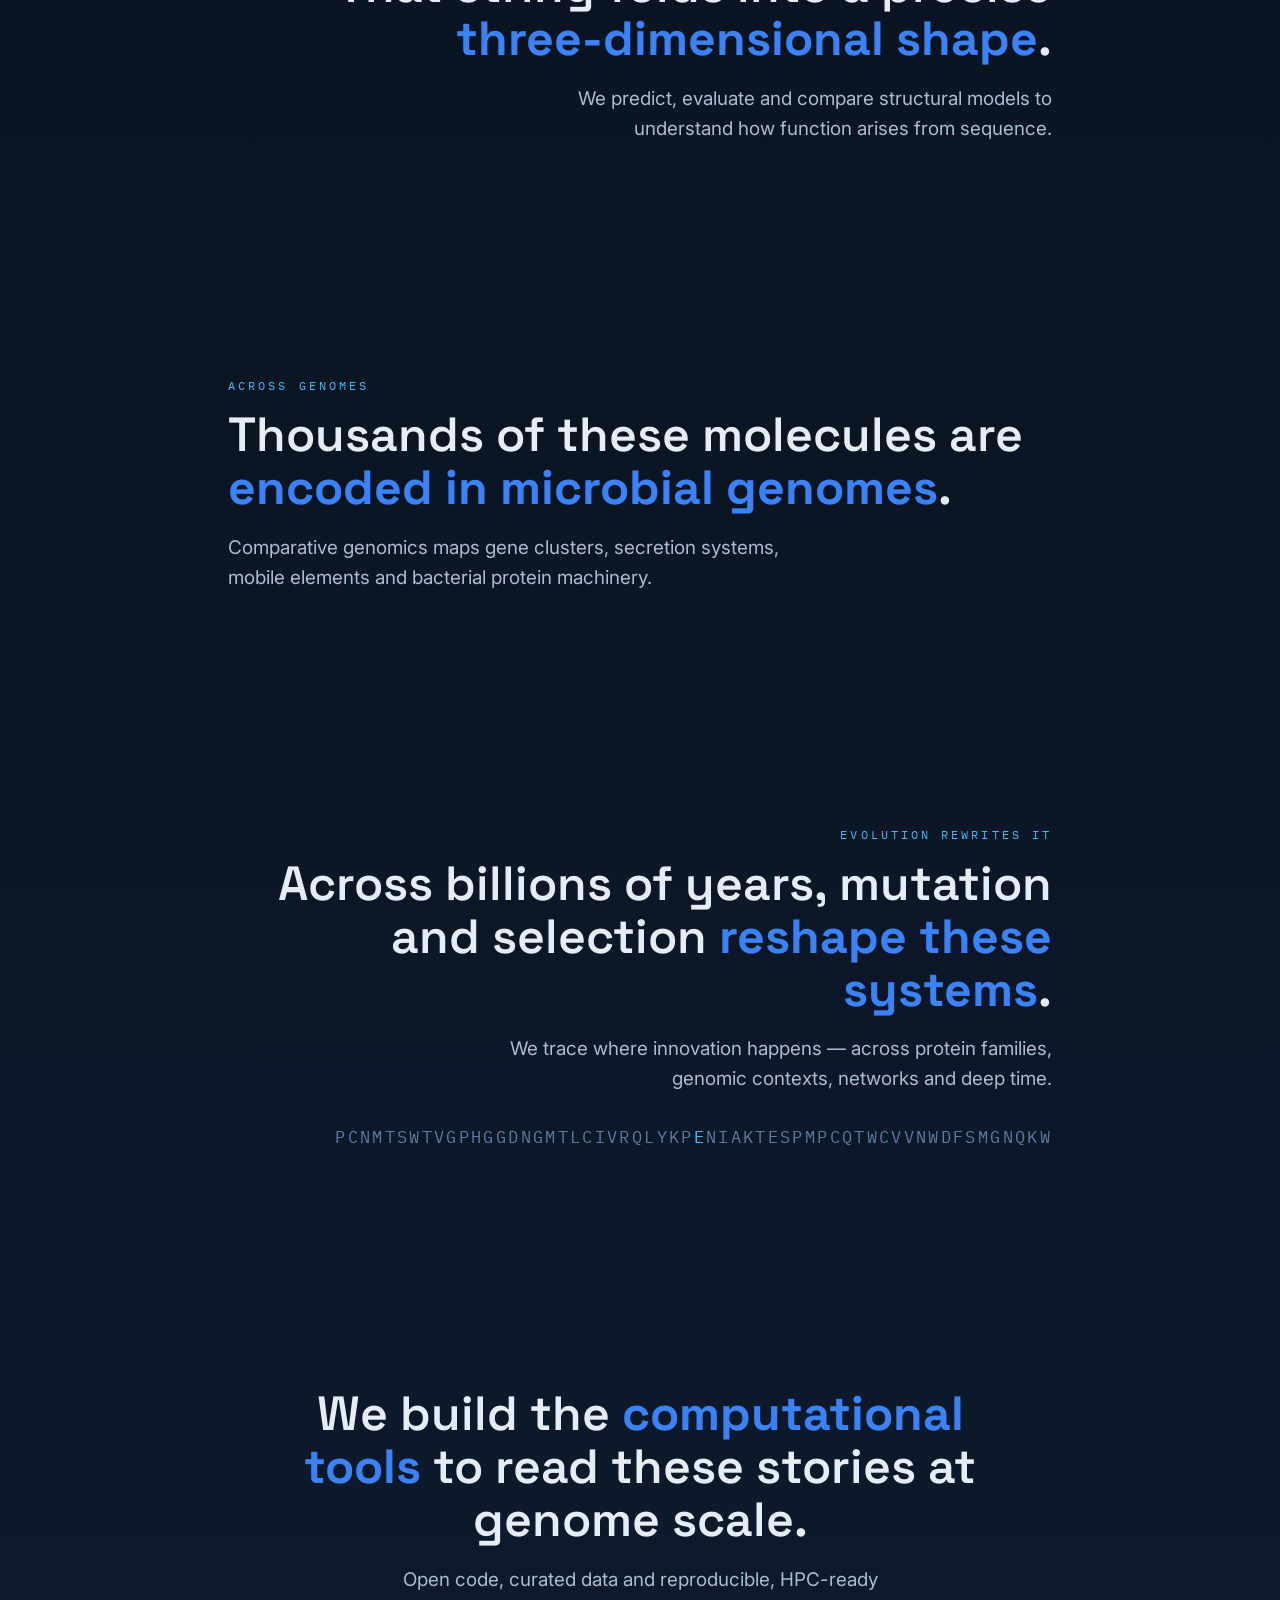
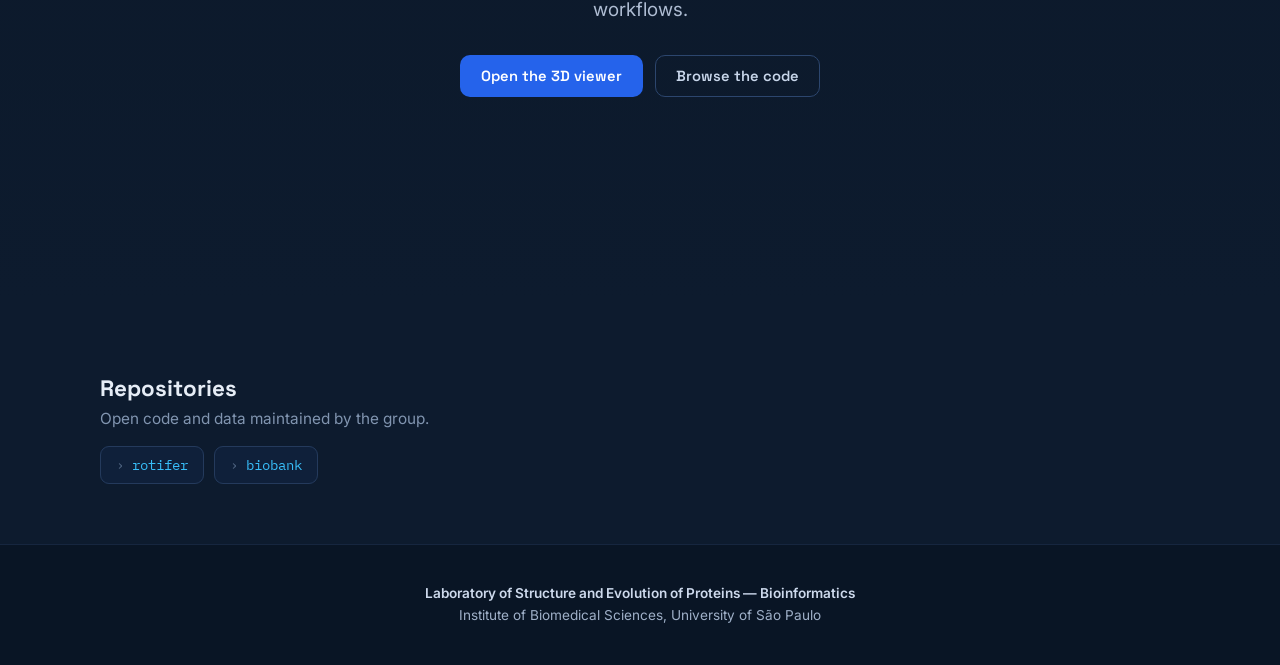
==== commit cf28611b: "Adjust animation speed and allow full structure cycle" ====
--- a/index.html
+++ b/index.html
@@ -659,11 +659,11 @@
 }
 
 function drawStructure(alpha,a){
-  pT+=0.0014;
+  pT+=0.0022;
   if(pT>=4)pT-=4;
   var k=Math.floor(pT);
   var u=pT-k;
-  var hold=0.58;
+  var hold=0.62;
   var m=u<hold?0:ease((u-hold)/(1-hold));
   var next=(k+1)%4;
 
@@ -901,10 +901,26 @@
 });
 
 var timer=null;
+
+function modeDelay(m){
+  if(m===0) return 32000;  // Structure: tempo suficiente para completar primária -> quaternária
+  if(m===1) return 16000;  // Genomics: um pouco mais dinâmico
+  return 14000;            // Network / Phylogeny
+}
+
 function resetTimer(){
   if(reduce)return;
-  if(timer)clearInterval(timer);
-  timer=setInterval(function(){go((mode+1)%4)},12000);
+  if(timer)clearTimeout(timer);
+
+  function schedule(delay){
+    timer=setTimeout(function(){
+      var nextMode=(mode+1)%4;
+      go(nextMode);
+      schedule(modeDelay(nextMode));
+    }, delay);
+  }
+
+  schedule(modeDelay(mode));
 }
 
 function step(){
@@ -929,7 +945,7 @@
   }
 
   drawers[mode](1,ang);
-  ang+=0.0015;
+  ang+=0.0022;
   if(!reduce)requestAnimationFrame(step);
 }
 
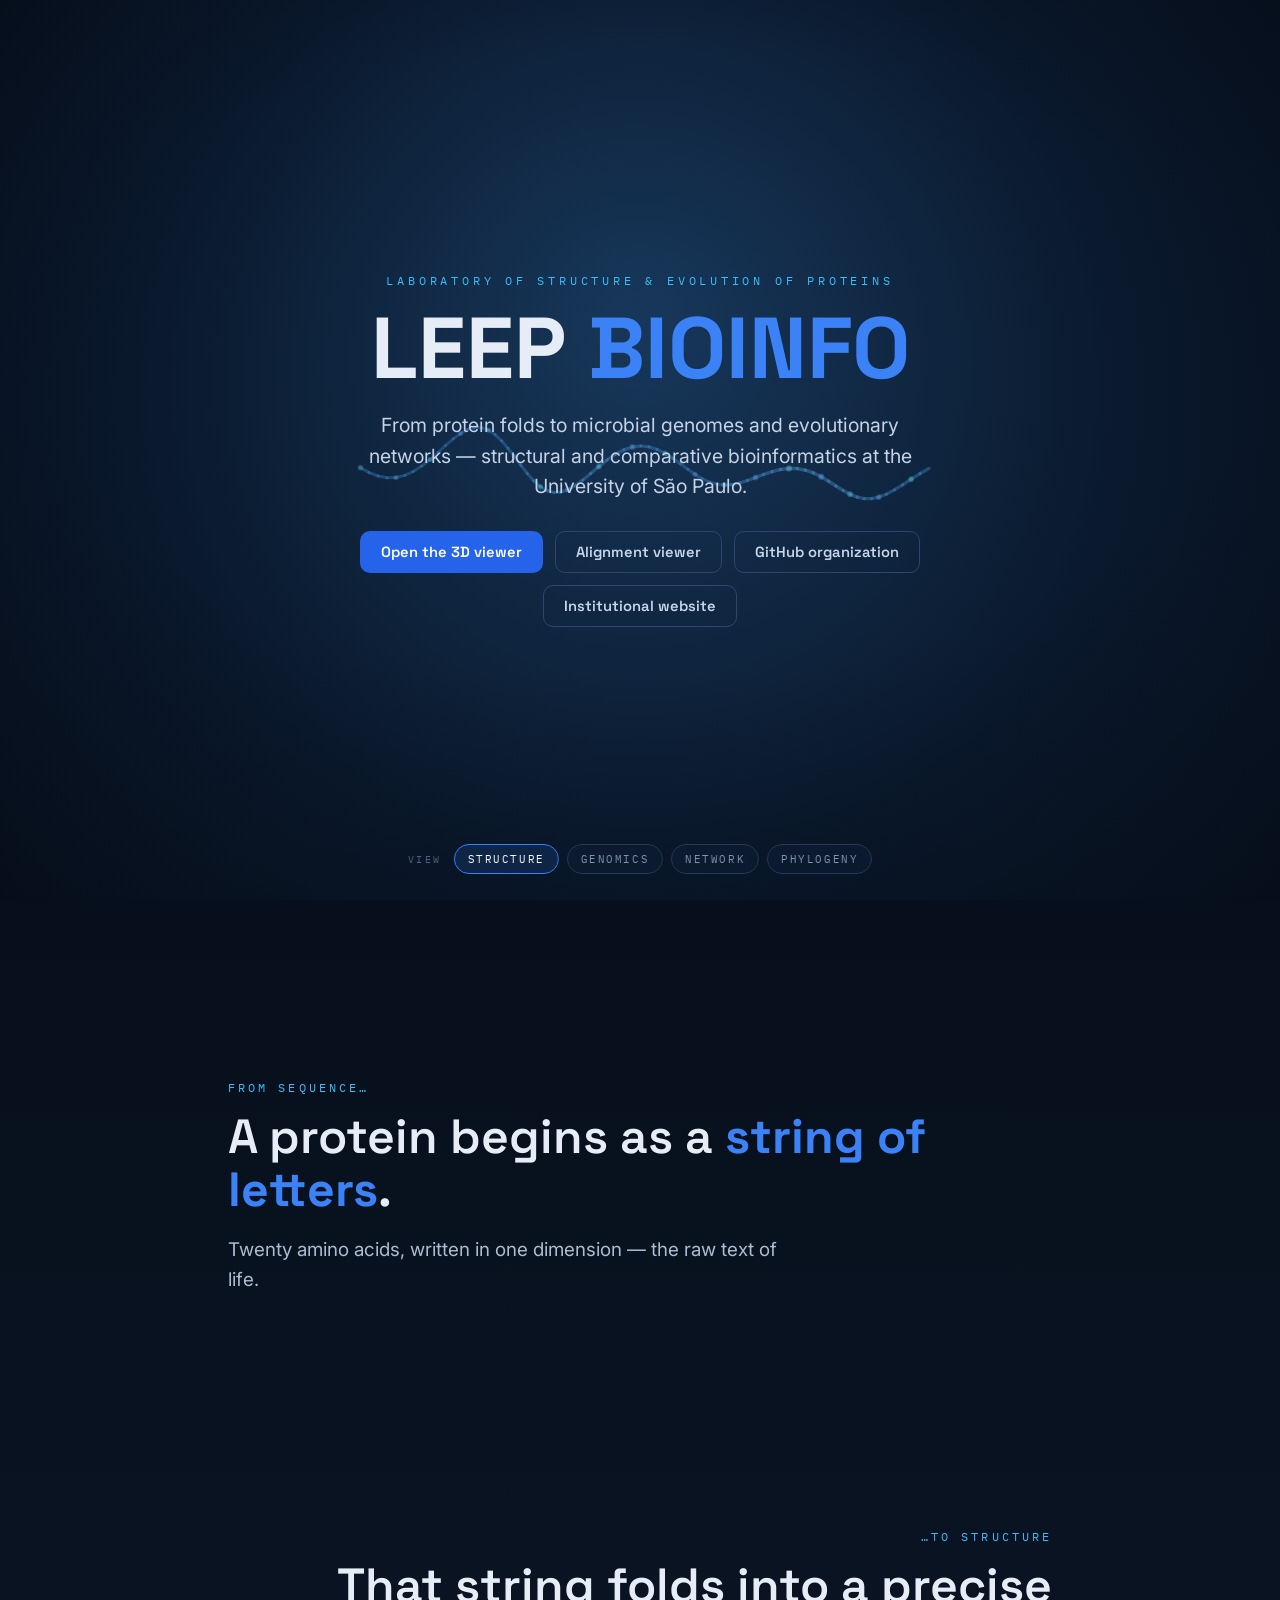
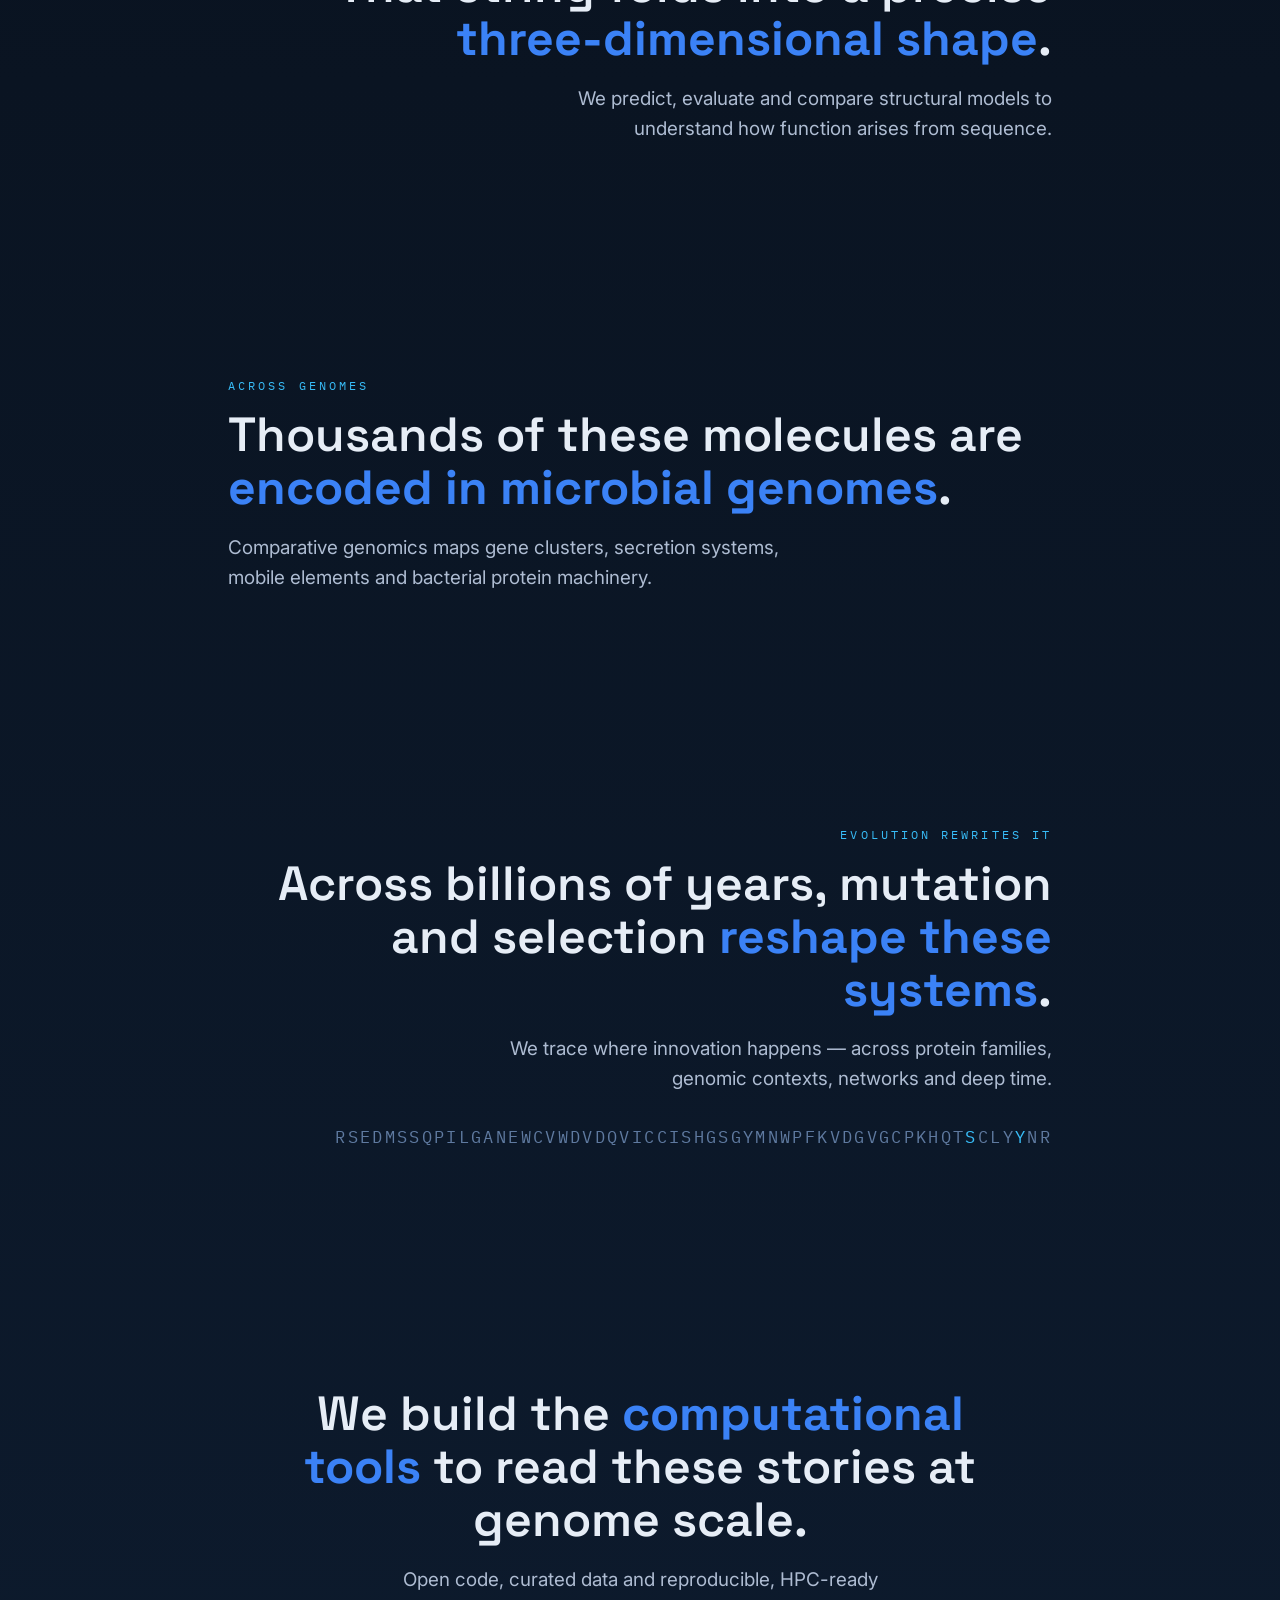
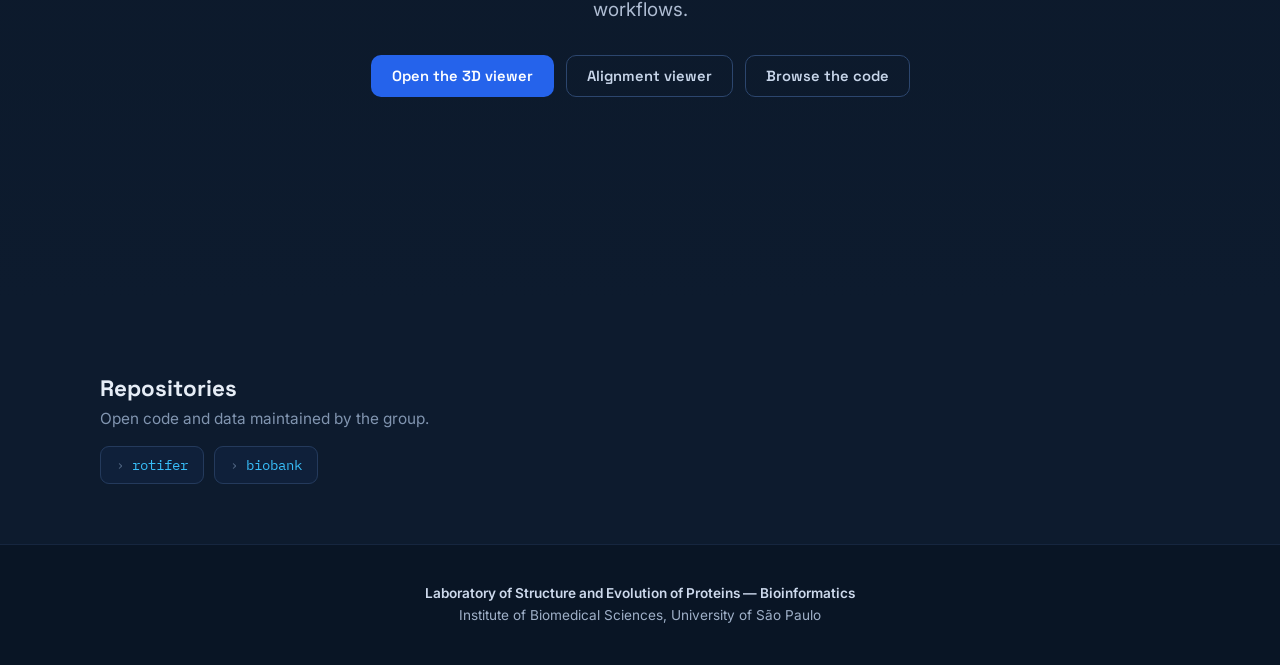
==== commit f557de66: "Add multiple sequence alignment viewer" ====
--- a/index.html
+++ b/index.html
@@ -348,6 +348,7 @@
     </p>
     <div class="cta">
       <a class="pill primary" href="viewers/protein.html">Open the 3D viewer</a>
+      <a class="pill ghost" href="viewers/alignment.html">Alignment viewer</a>
       <a class="pill ghost" href="https://github.com/leepusp">GitHub organization</a>
       <a class="pill ghost" href="https://leep.icb.usp.br/">Institutional website</a>
     </div>
@@ -405,6 +406,7 @@
     </p>
     <div class="cta reveal d2">
       <a class="pill primary" href="viewers/protein.html">Open the 3D viewer</a>
+      <a class="pill ghost" href="viewers/alignment.html">Alignment viewer</a>
       <a class="pill ghost" href="https://github.com/leepusp">Browse the code</a>
     </div>
   </div>
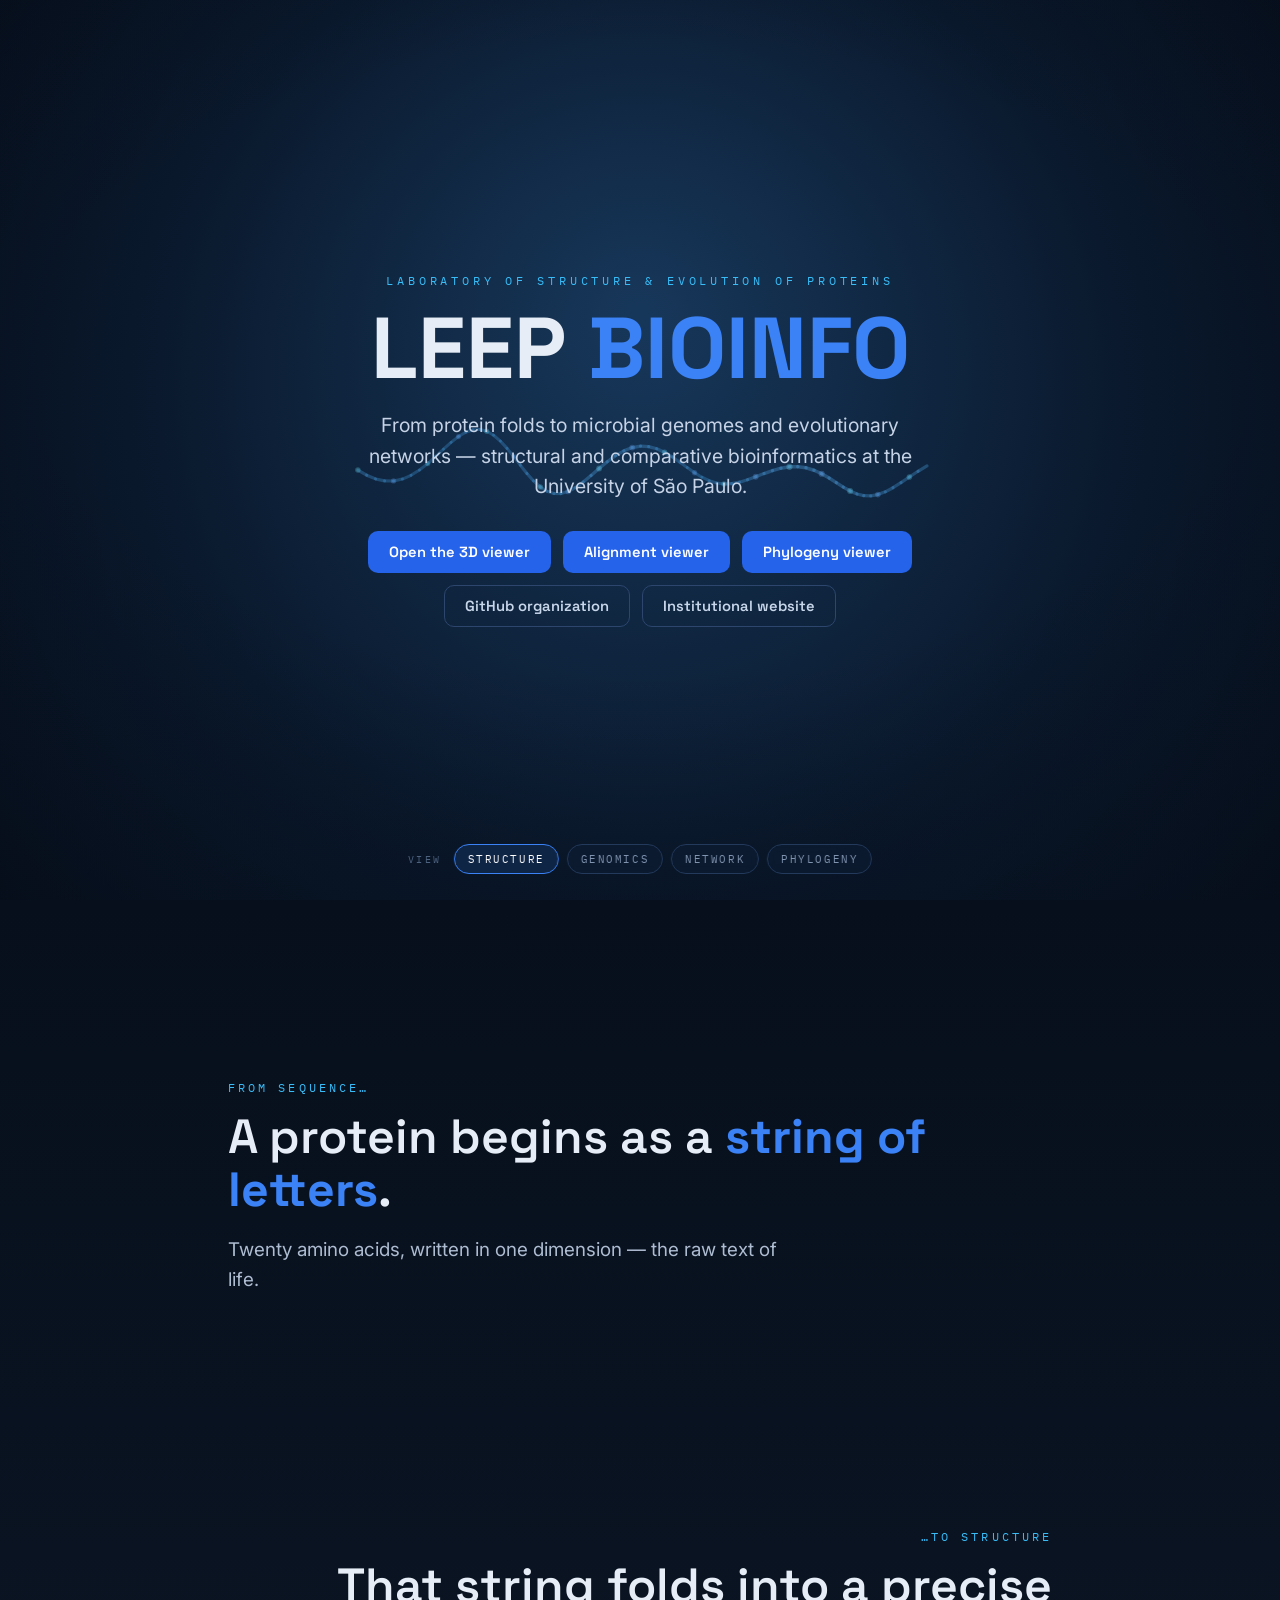
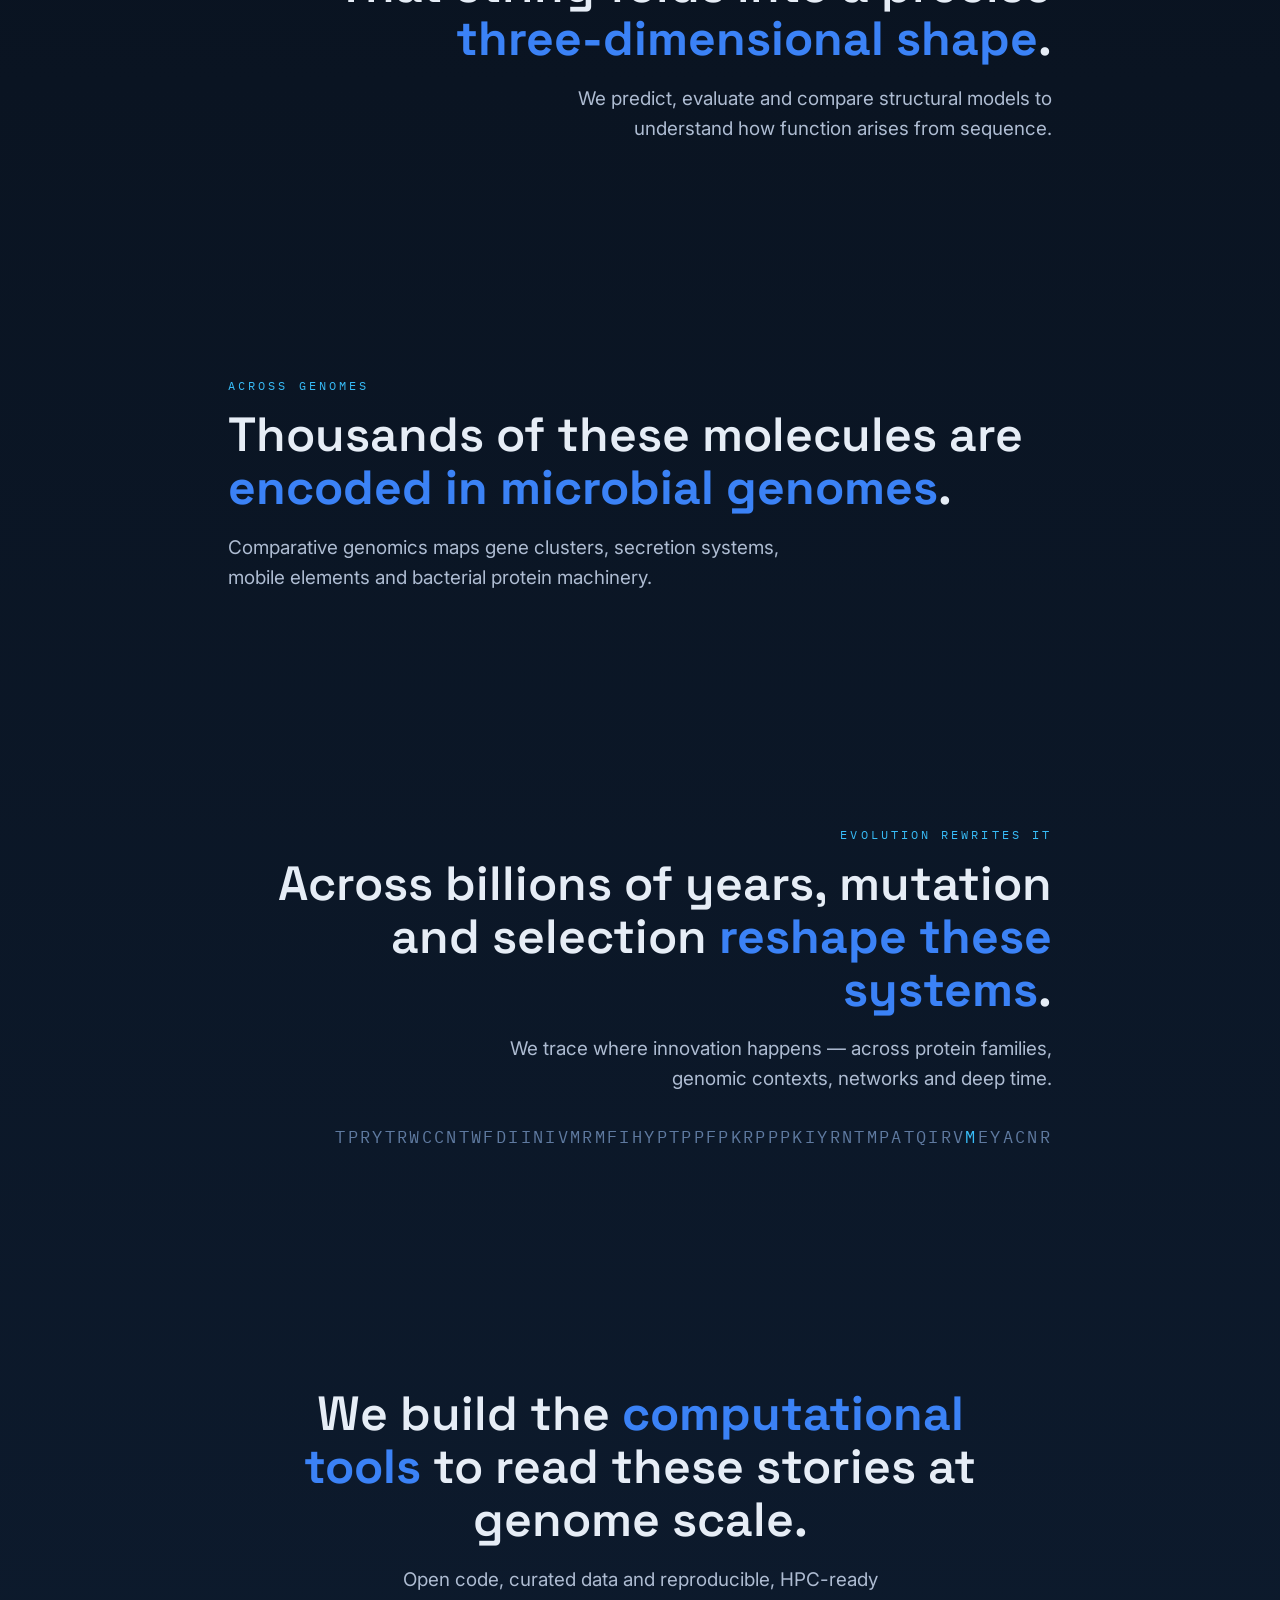
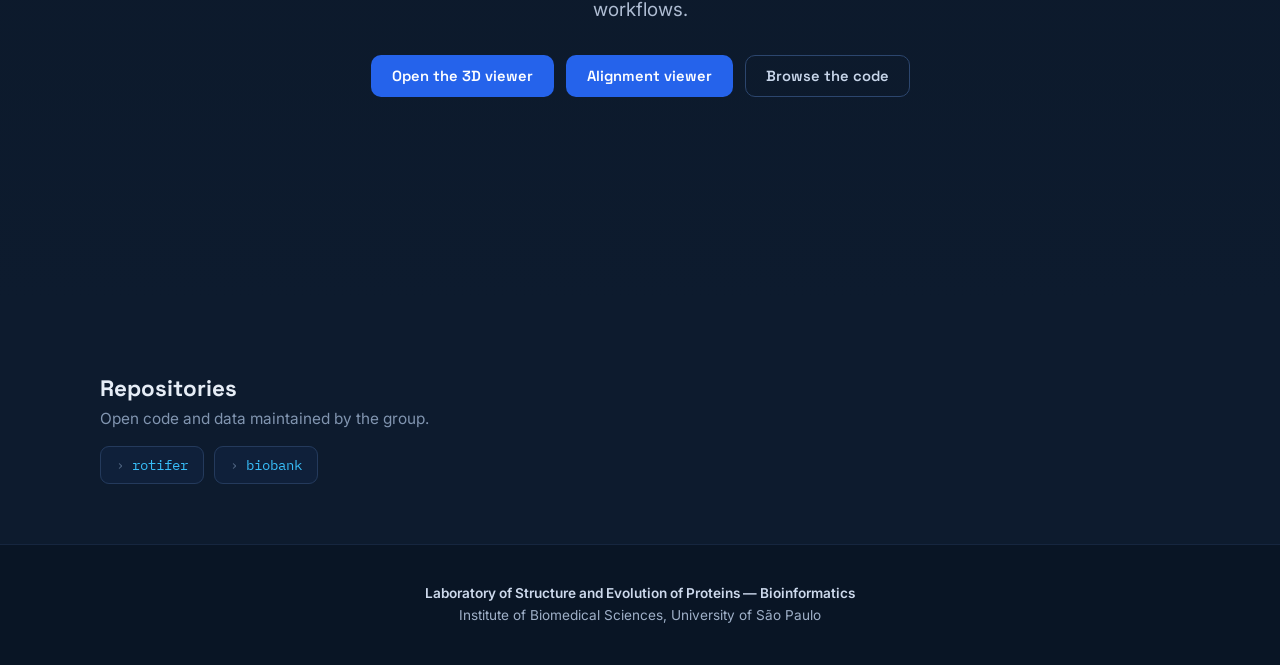
==== commit f218e906: "Add phylogeny viewer and highlight viewer buttons" ====
--- a/index.html
+++ b/index.html
@@ -348,7 +348,8 @@
     </p>
     <div class="cta">
       <a class="pill primary" href="viewers/protein.html">Open the 3D viewer</a>
-      <a class="pill ghost" href="viewers/alignment.html">Alignment viewer</a>
+      <a class="pill primary" href="viewers/alignment.html">Alignment viewer</a>
+      <a class="pill primary" href="viewers/phylogeny.html">Phylogeny viewer</a>
       <a class="pill ghost" href="https://github.com/leepusp">GitHub organization</a>
       <a class="pill ghost" href="https://leep.icb.usp.br/">Institutional website</a>
     </div>
@@ -406,7 +407,7 @@
     </p>
     <div class="cta reveal d2">
       <a class="pill primary" href="viewers/protein.html">Open the 3D viewer</a>
-      <a class="pill ghost" href="viewers/alignment.html">Alignment viewer</a>
+      <a class="pill primary" href="viewers/alignment.html">Alignment viewer</a>
       <a class="pill ghost" href="https://github.com/leepusp">Browse the code</a>
     </div>
   </div>
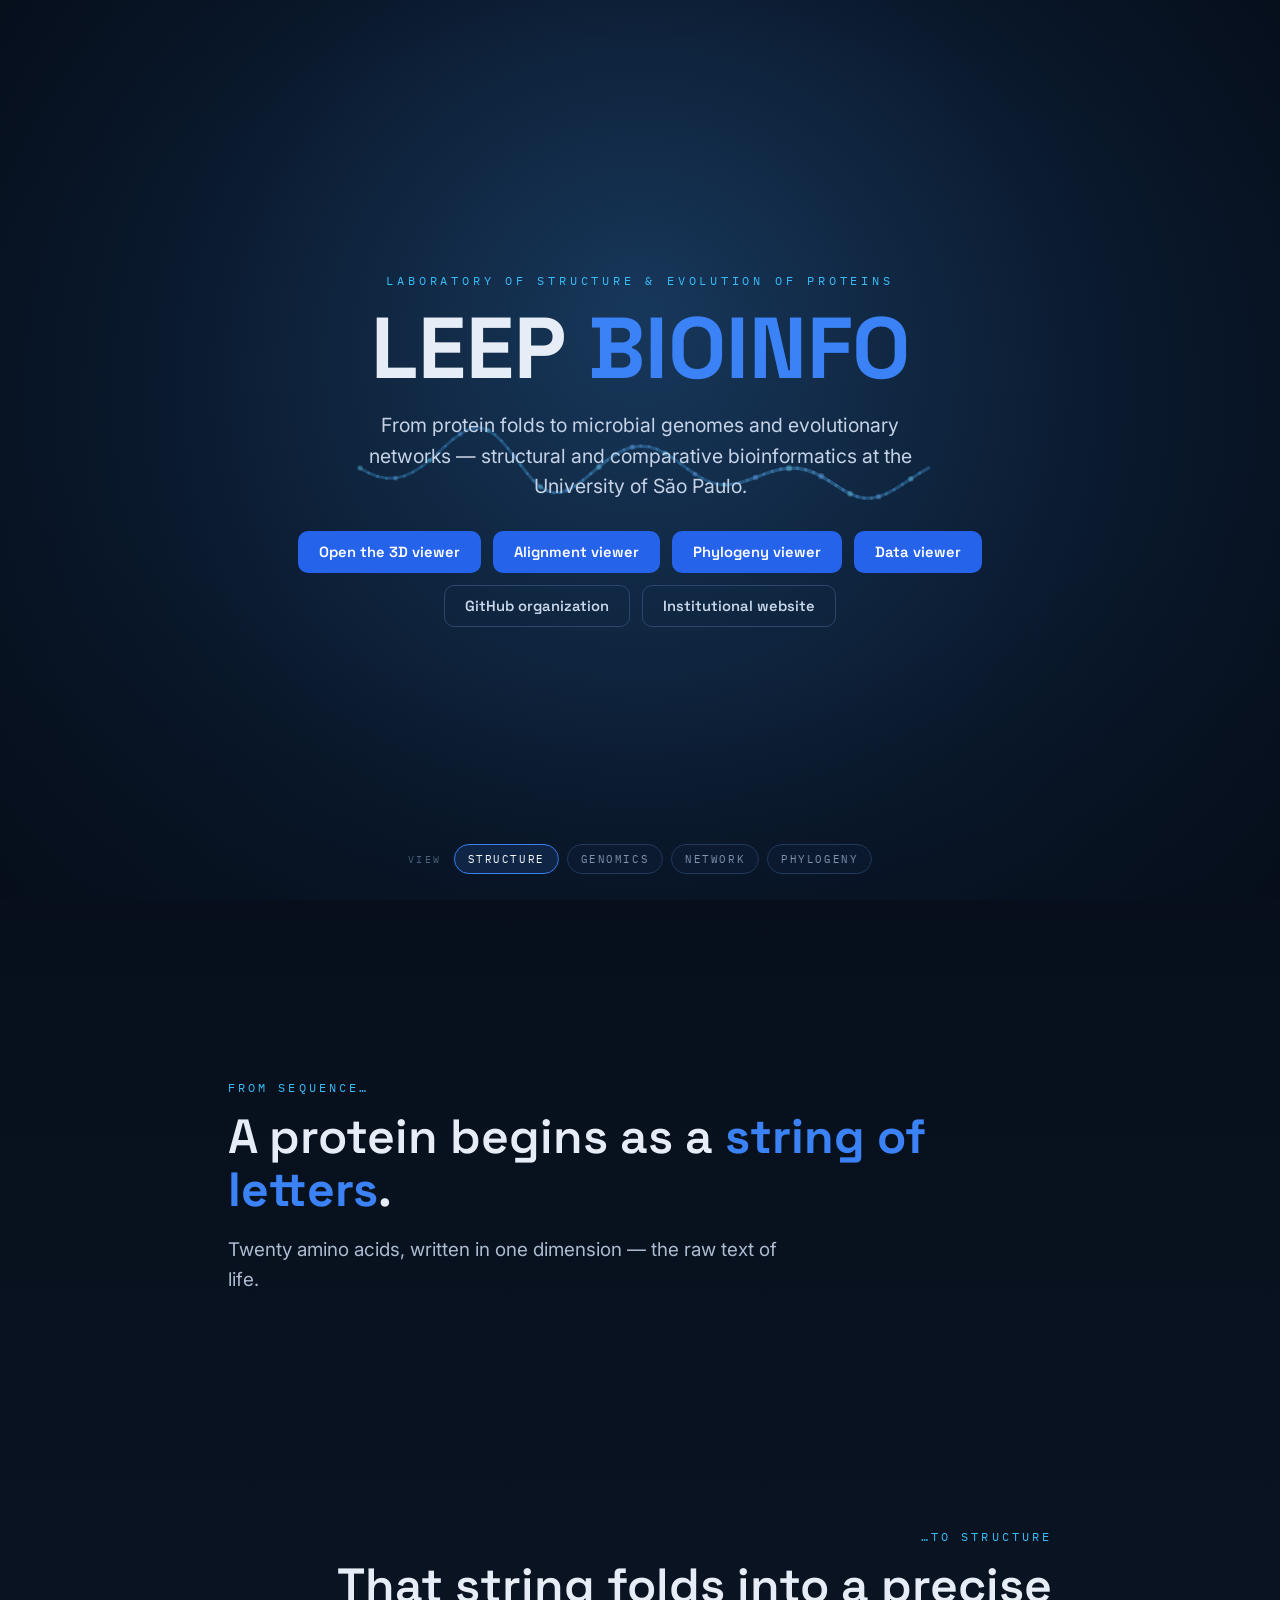
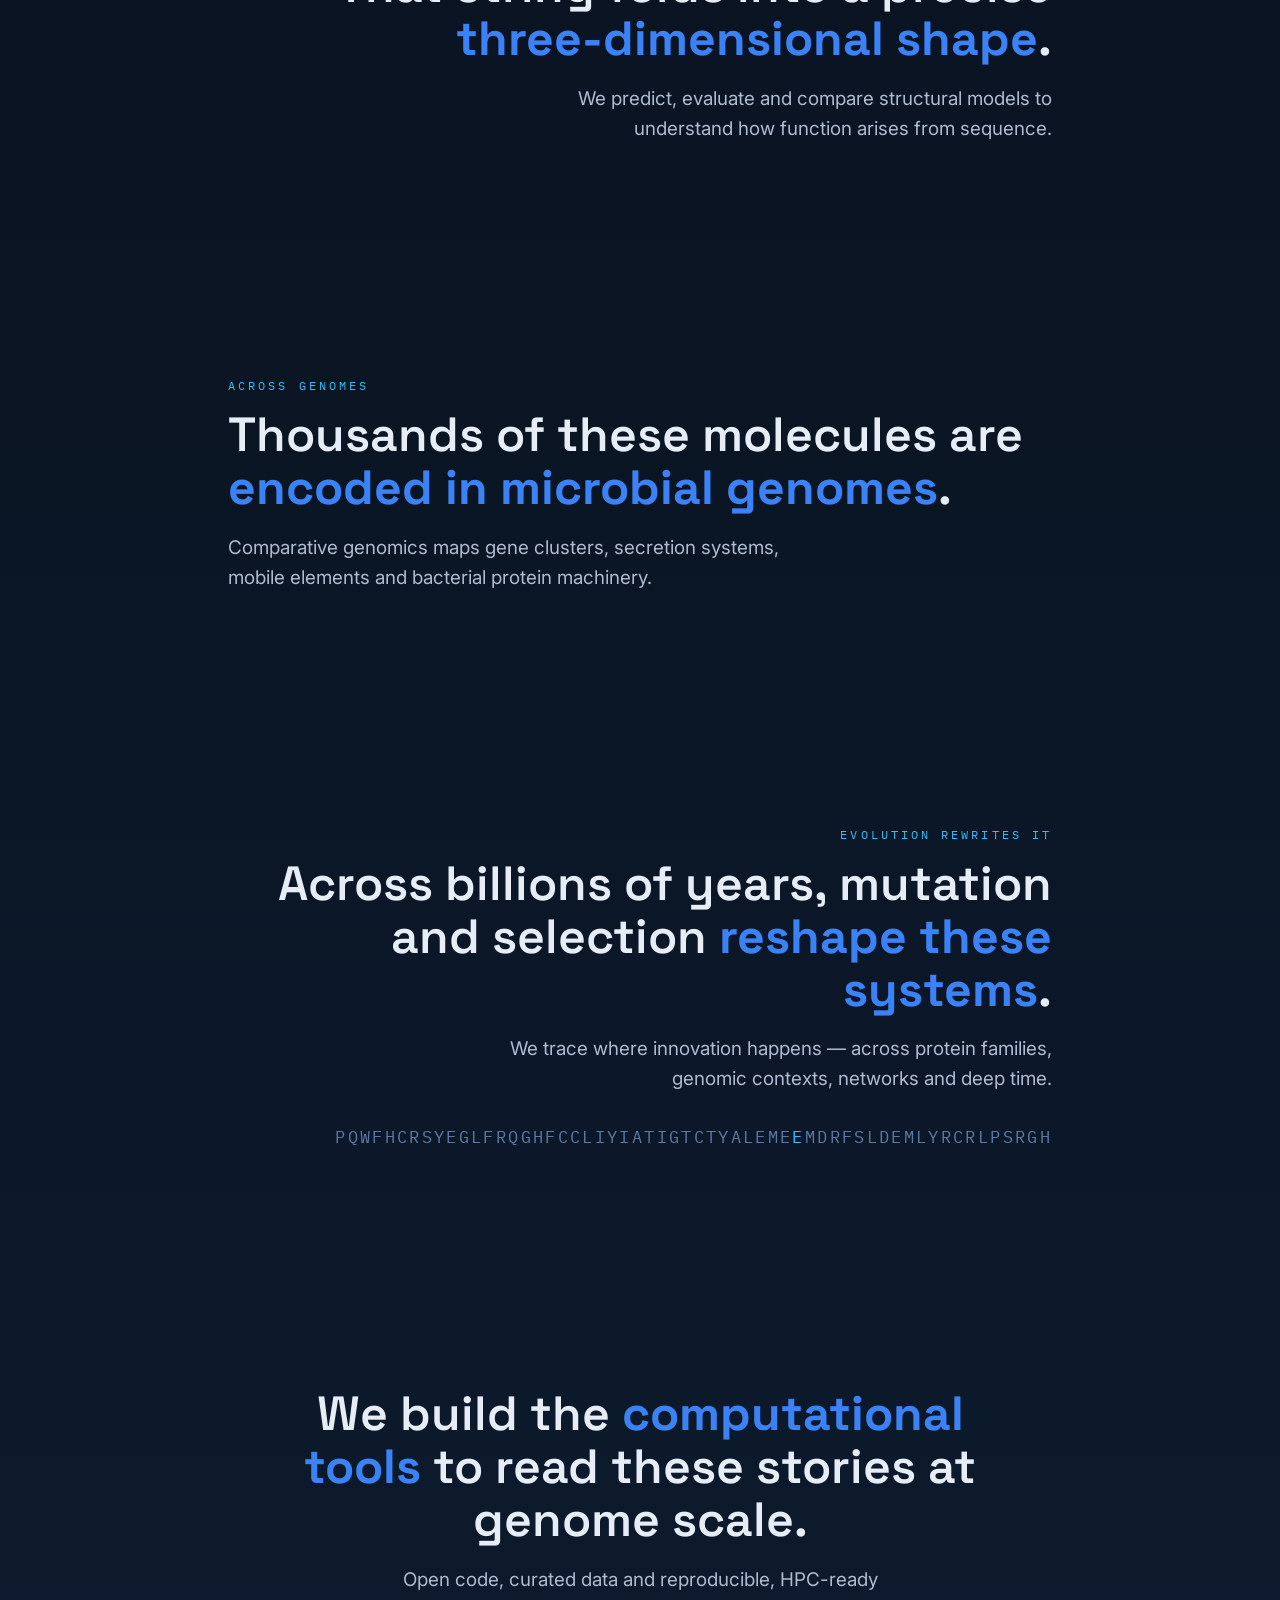
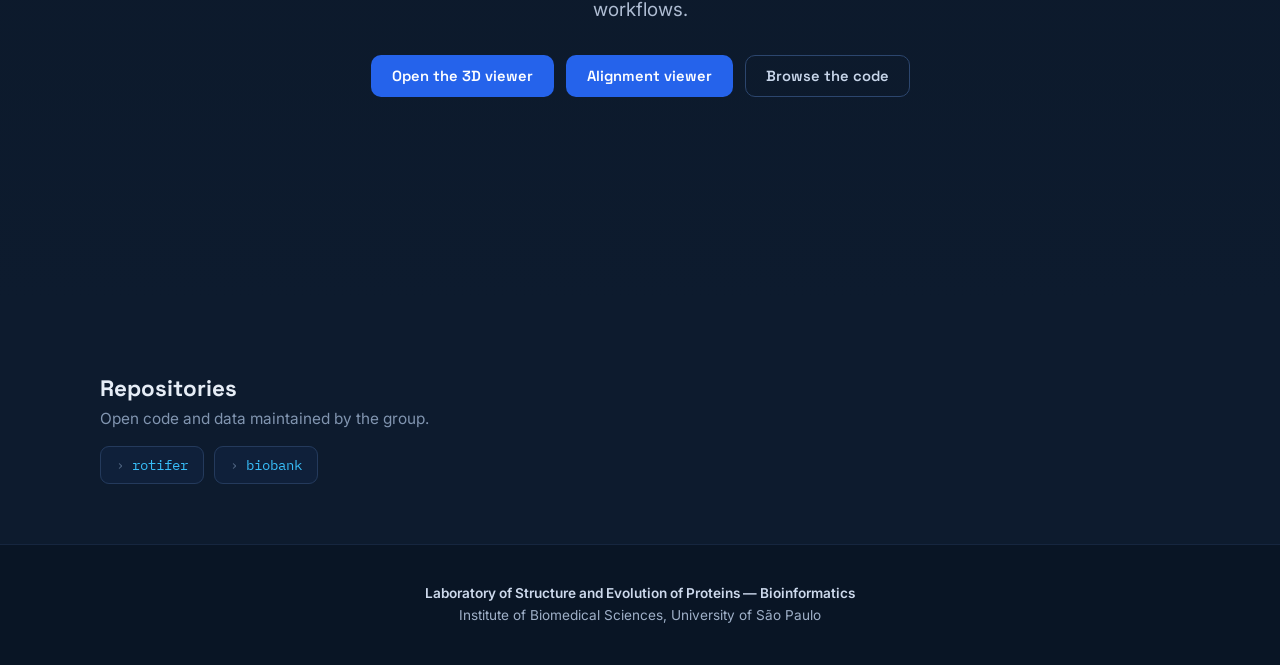
==== commit 9007f150: "Add interactive data flow viewer" ====
--- a/index.html
+++ b/index.html
@@ -350,6 +350,7 @@
       <a class="pill primary" href="viewers/protein.html">Open the 3D viewer</a>
       <a class="pill primary" href="viewers/alignment.html">Alignment viewer</a>
       <a class="pill primary" href="viewers/phylogeny.html">Phylogeny viewer</a>
+      <a class="pill primary" href="viewers/flow.html">Data viewer</a>
       <a class="pill ghost" href="https://github.com/leepusp">GitHub organization</a>
       <a class="pill ghost" href="https://leep.icb.usp.br/">Institutional website</a>
     </div>
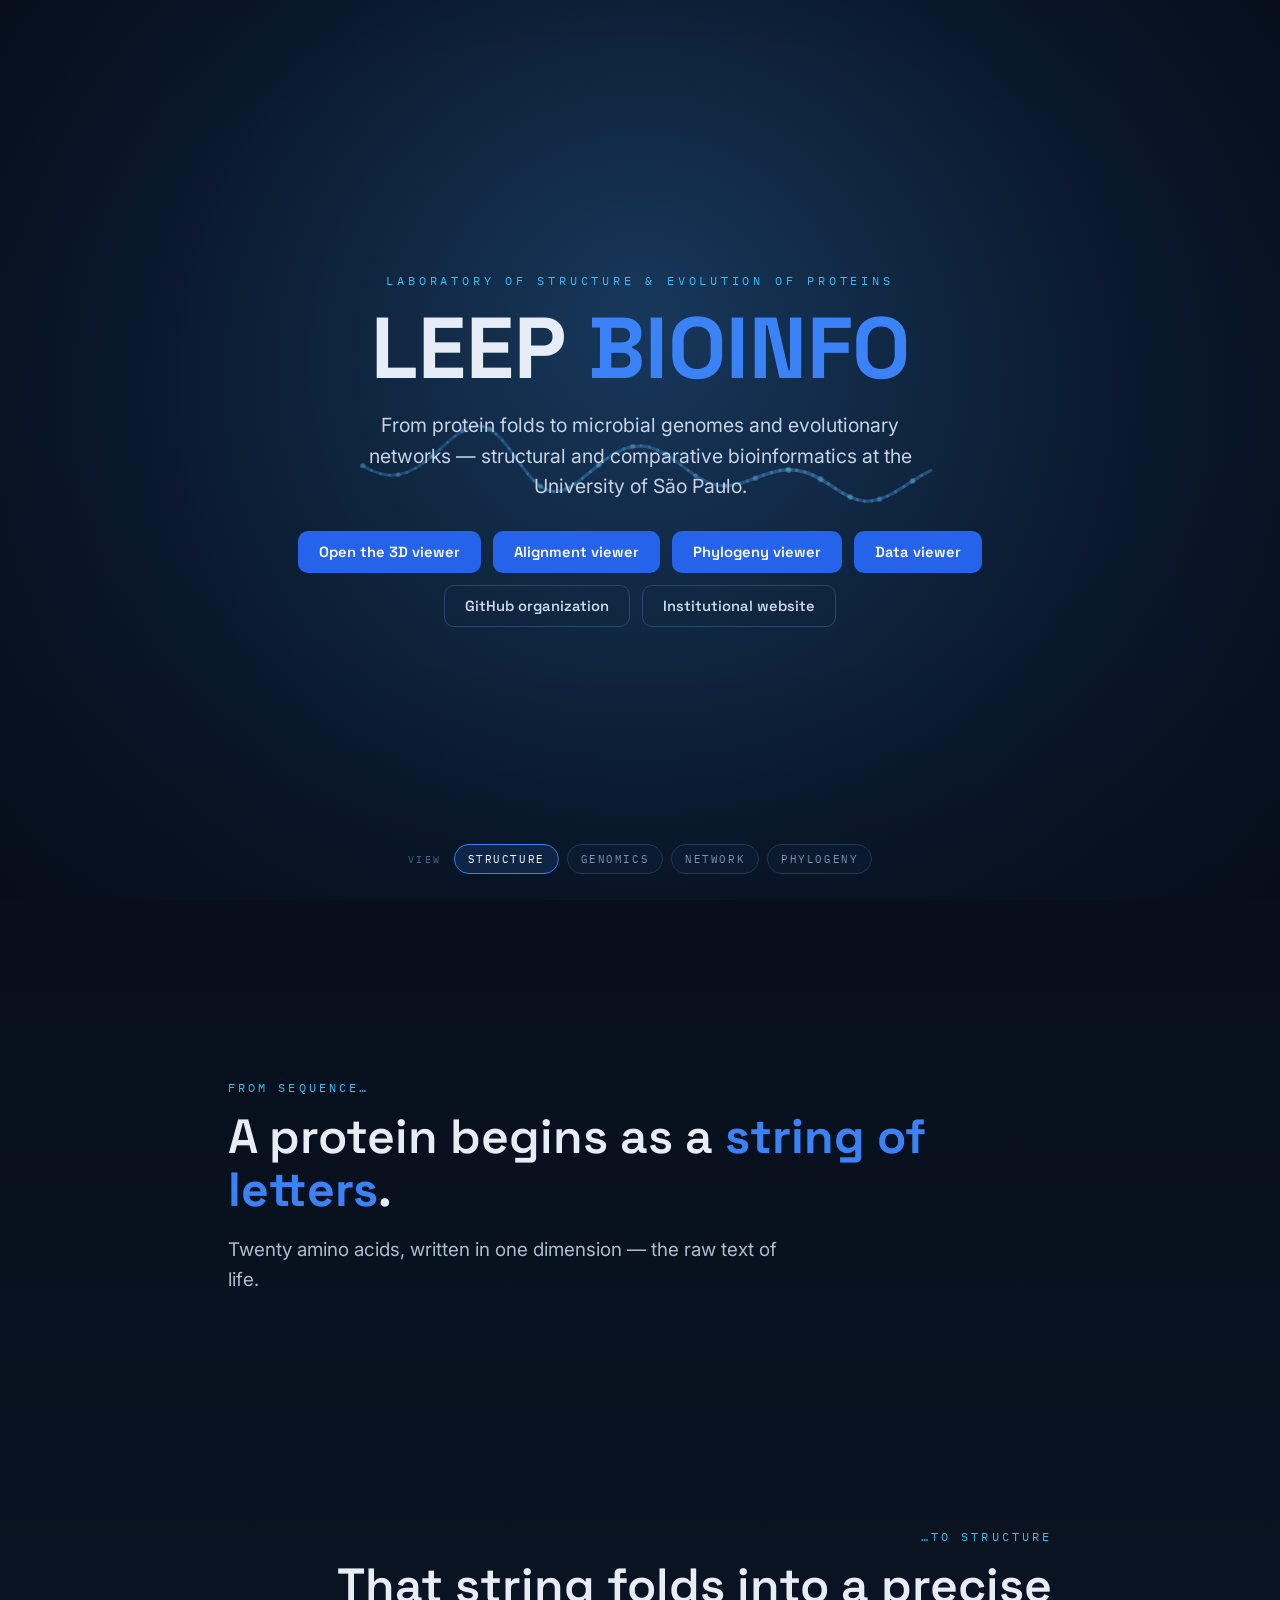
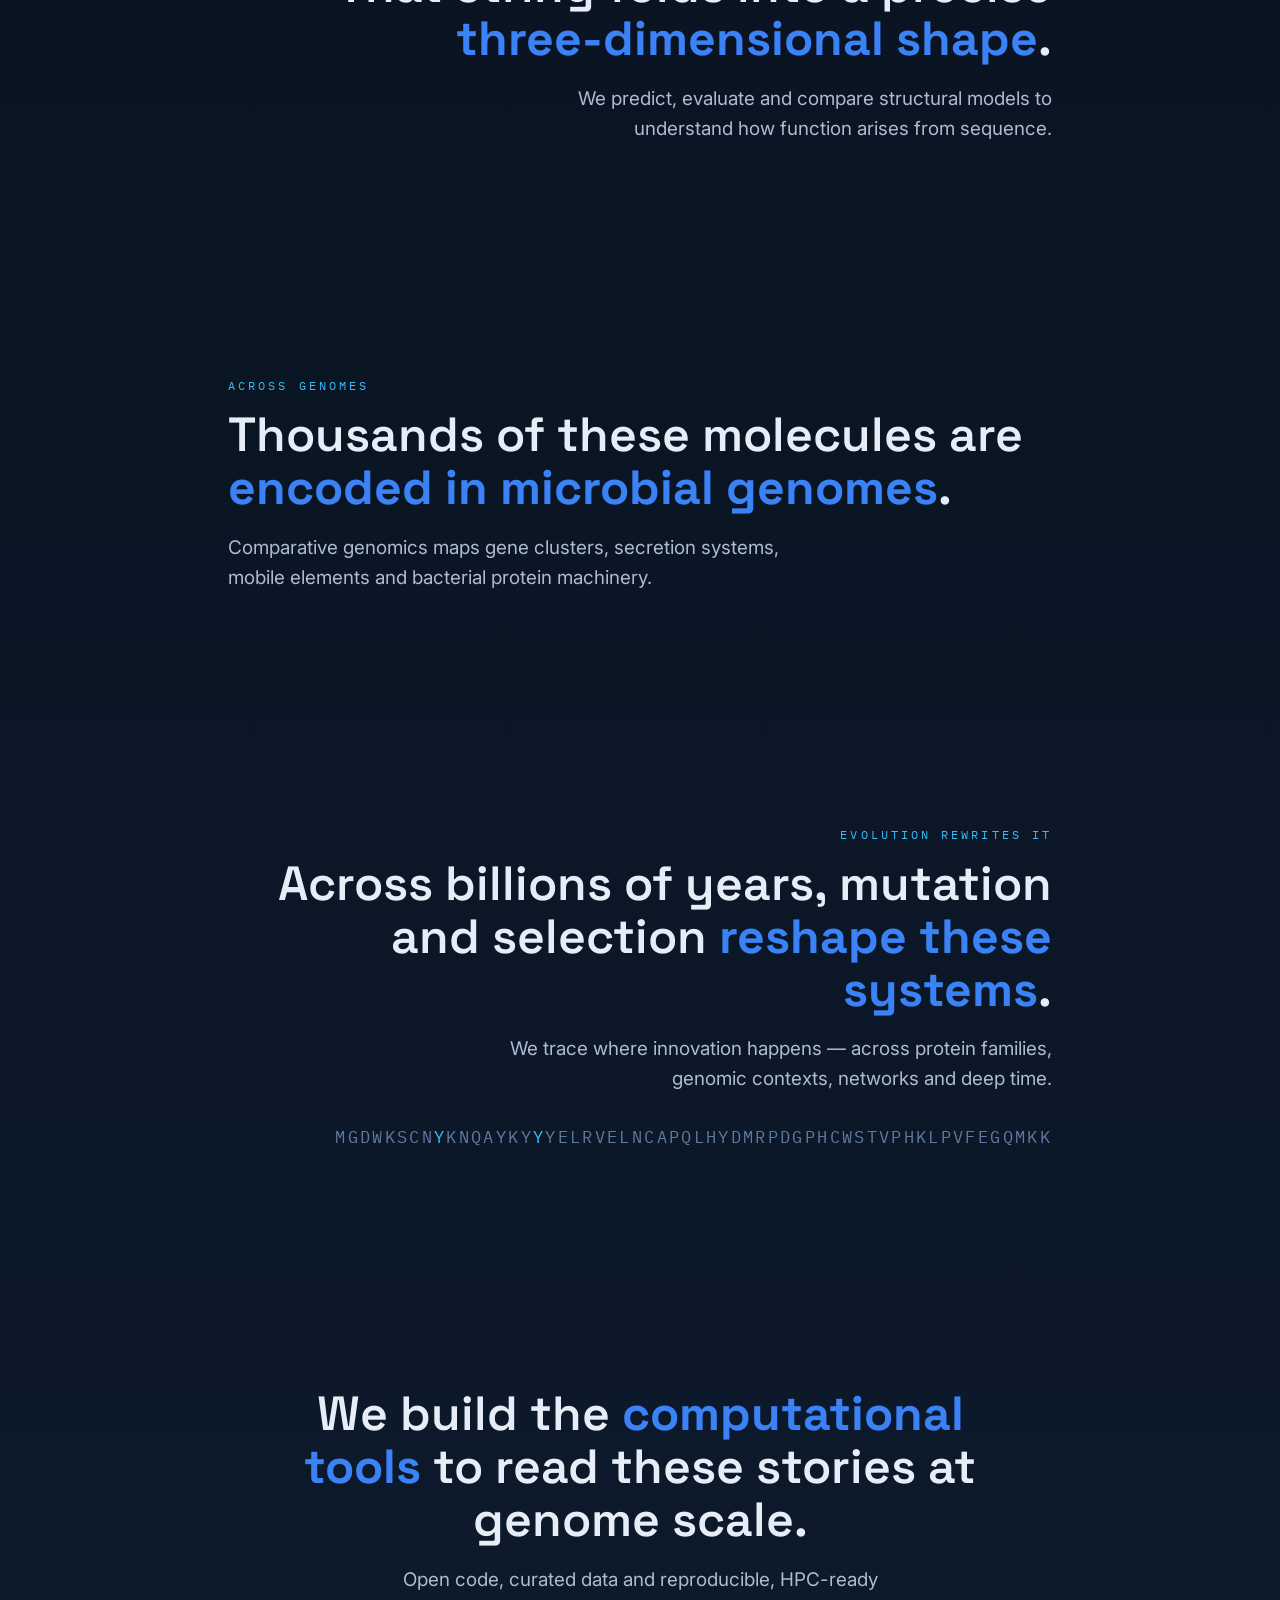
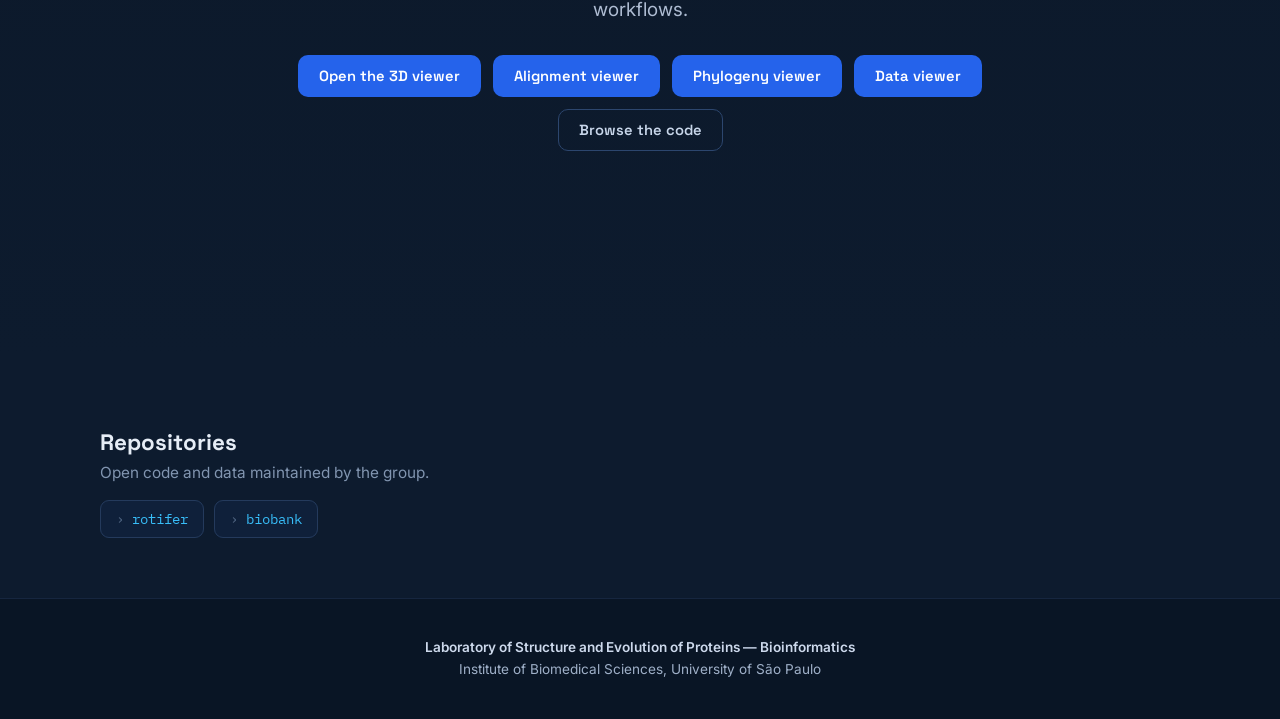
==== commit 97bbaee4: "Add phylogeny and data viewer buttons to final CTA" ====
--- a/index.html
+++ b/index.html
@@ -409,6 +409,8 @@
     <div class="cta reveal d2">
       <a class="pill primary" href="viewers/protein.html">Open the 3D viewer</a>
       <a class="pill primary" href="viewers/alignment.html">Alignment viewer</a>
+      <a class="pill primary" href="viewers/phylogeny.html">Phylogeny viewer</a>
+      <a class="pill primary" href="viewers/flow.html">Data viewer</a>
       <a class="pill ghost" href="https://github.com/leepusp">Browse the code</a>
     </div>
   </div>
